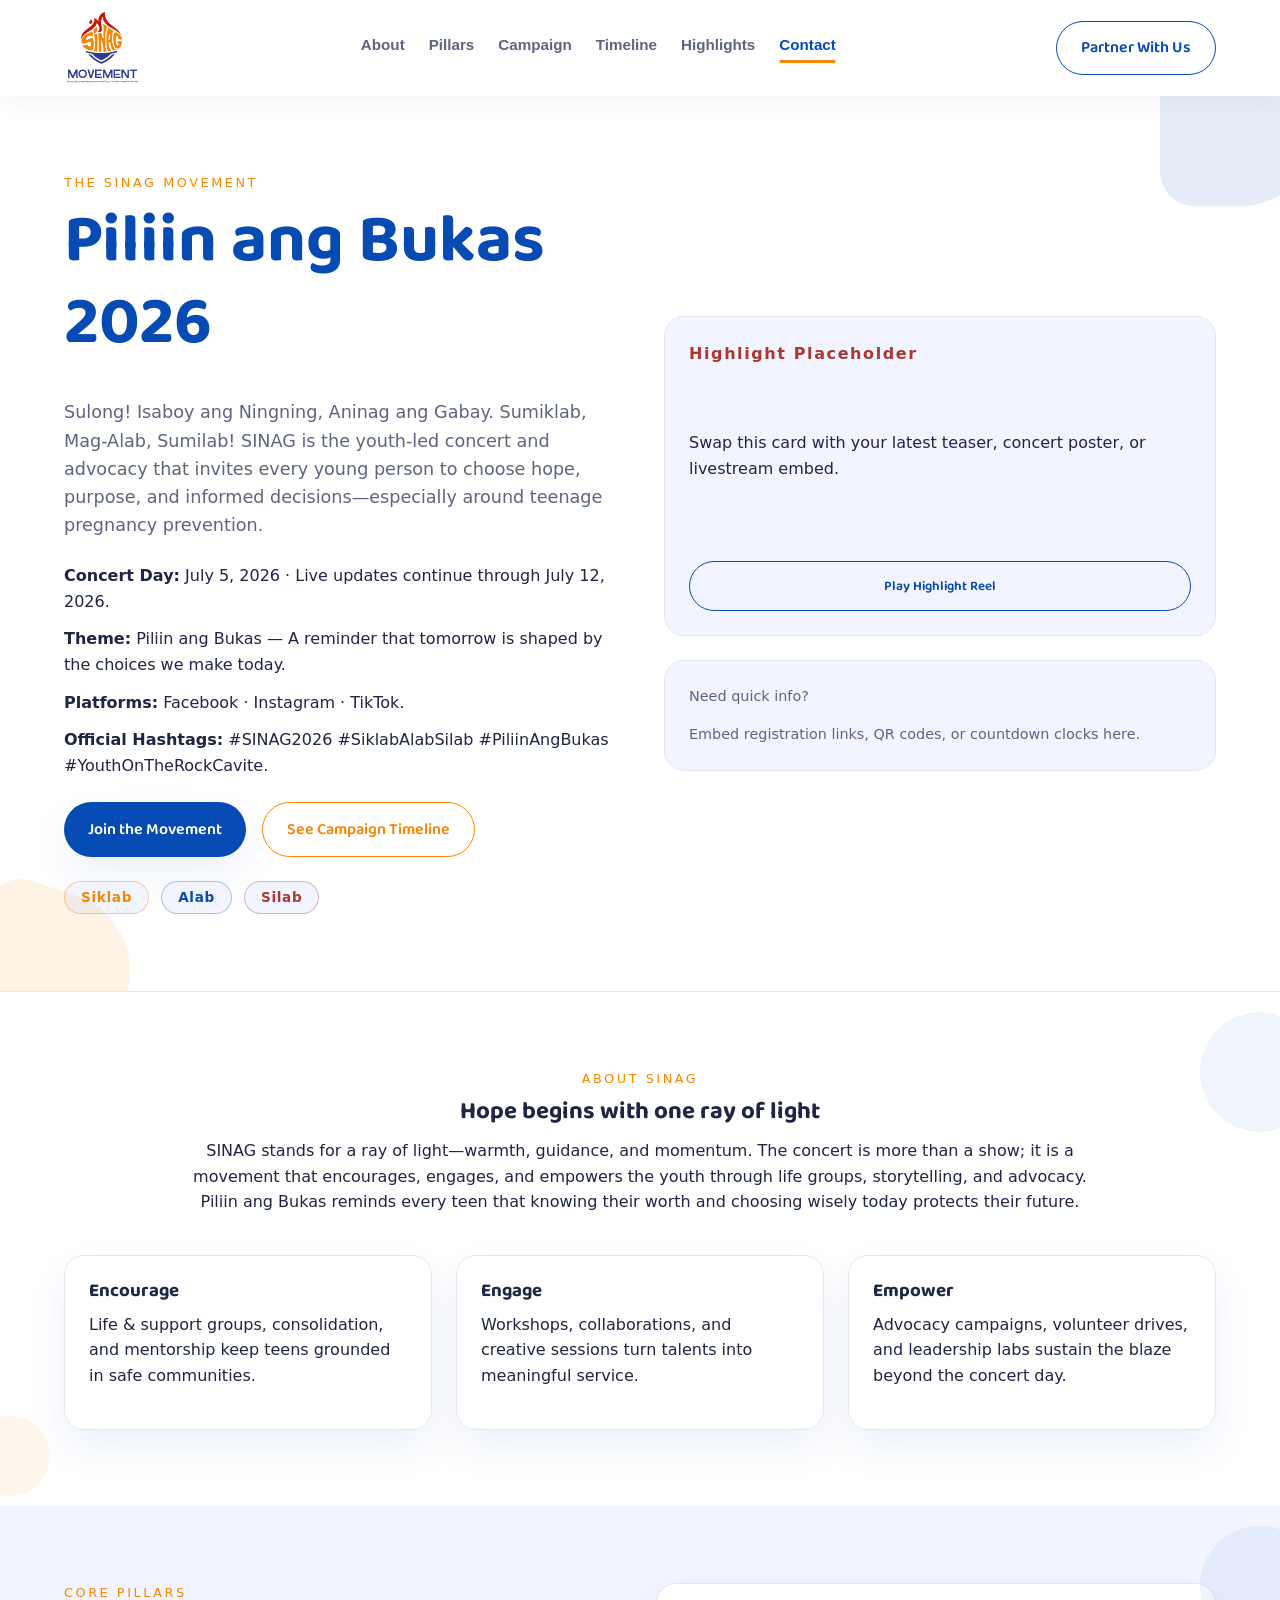
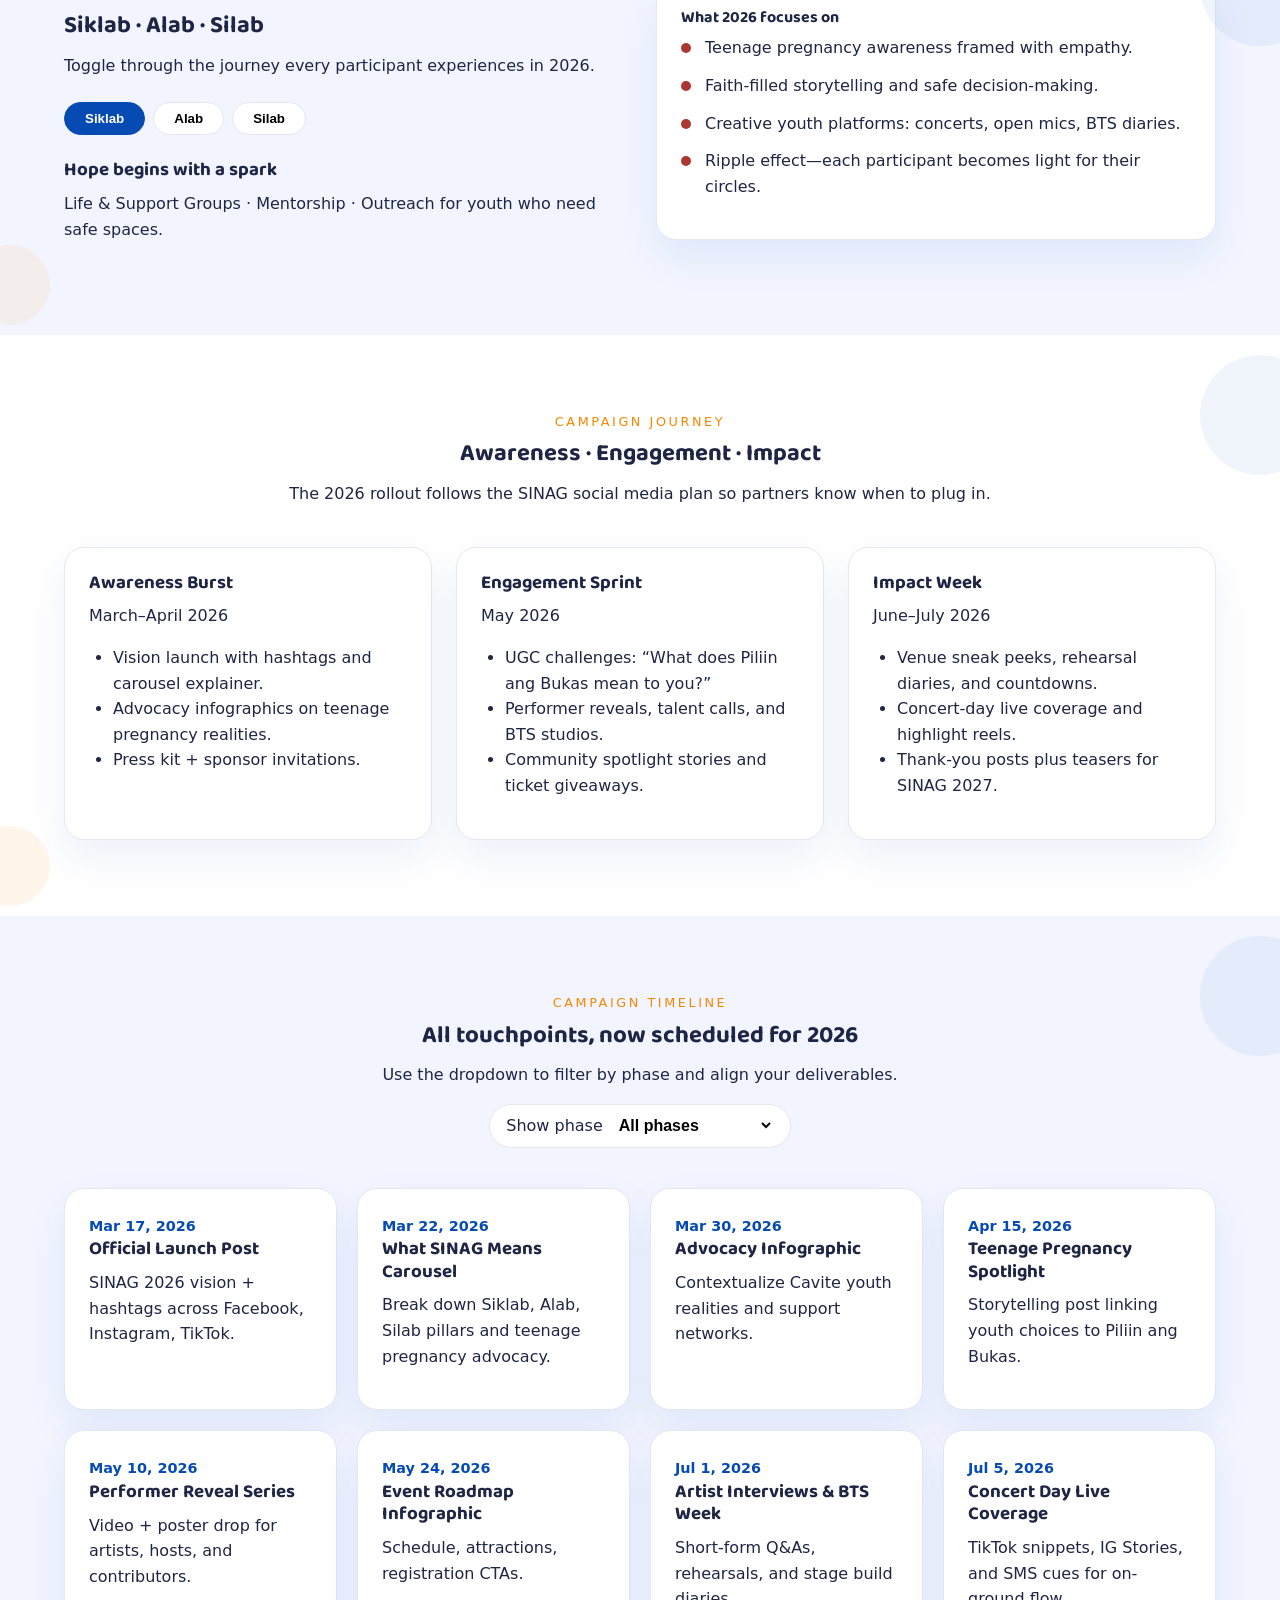
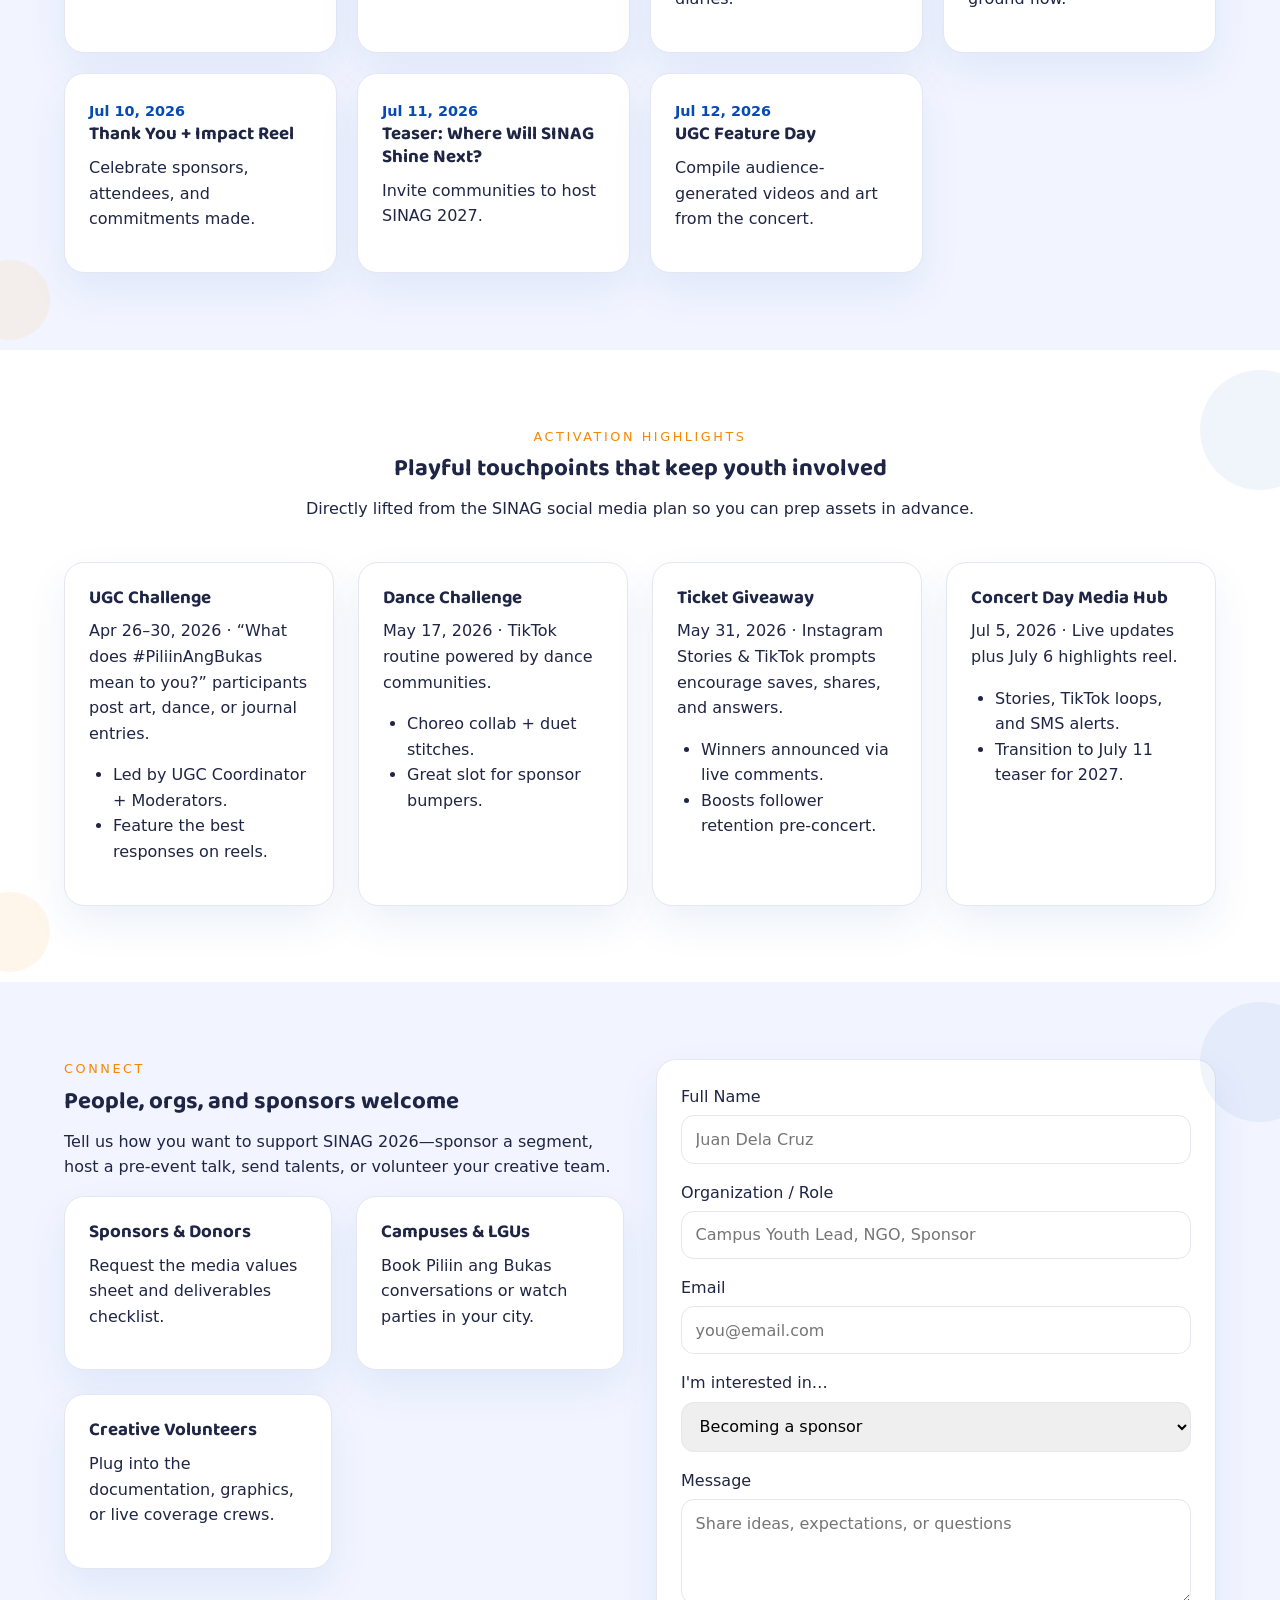
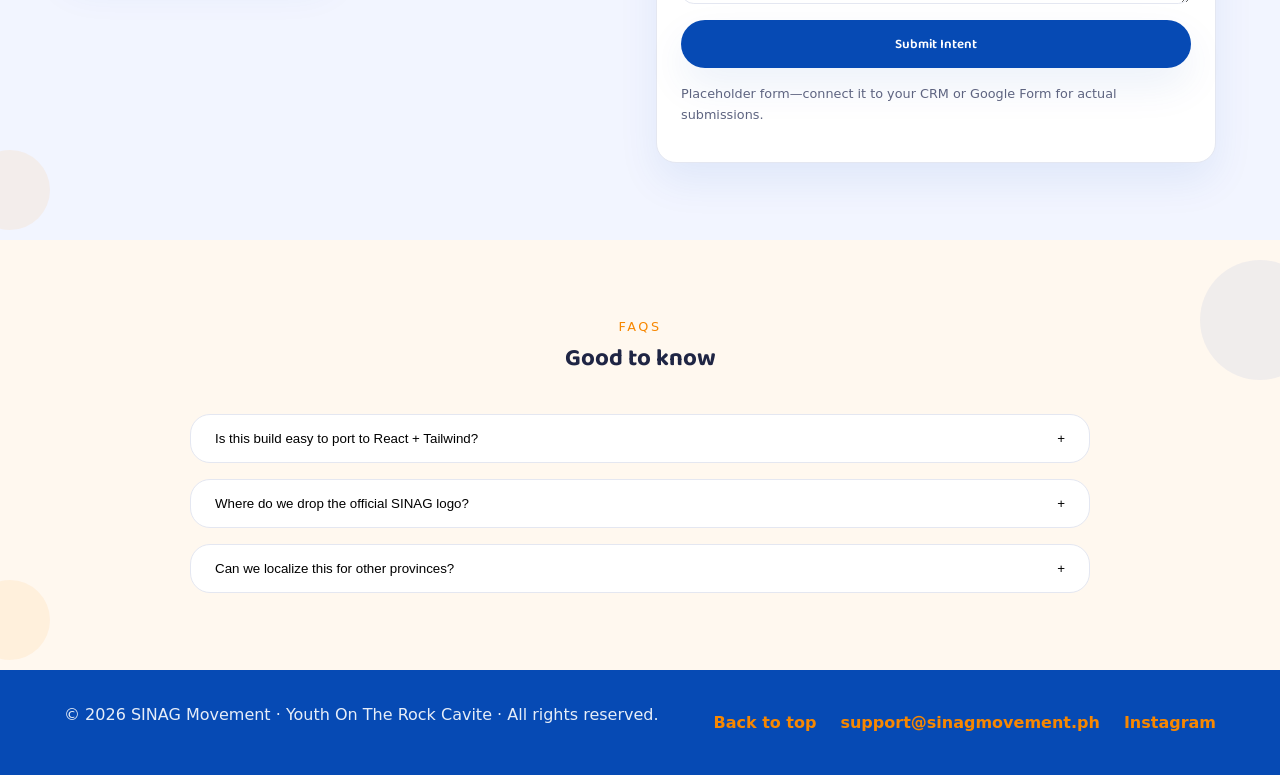
==== index.html @ c20fb0d4 "Initial Commit" ====
<!DOCTYPE html>
<html lang="en">
<head>
  <meta charset="UTF-8" />
  <meta name="viewport" content="width=device-width, initial-scale=1" />
  <title>SINAG 2026 · Piliin ang Bukas</title>
  <meta name="description" content="SINAG 2026 is a youth movement and concert focused on Siklab, Alab, and Silab pillars to promote hope, empowerment, and teenage pregnancy prevention." />
  <link rel="preconnect" href="https://fonts.googleapis.com" />
  <link rel="preconnect" href="https://fonts.gstatic.com" crossorigin />
  <link href="https://fonts.googleapis.com/css2?family=Baloo+2:wght@400;600;700&display=swap" rel="stylesheet" />
  <link rel="stylesheet" href="https://fonts.cdnfonts.com/css/groote" />
  <link rel="stylesheet" href="https://fonts.cdnfonts.com/css/cocosharp" />
  <link rel="stylesheet" href="https://fonts.cdnfonts.com/css/bastamon-bold" />
  <link rel="stylesheet" href="styles.css" />
</head>
<body>
  <header class="site-header">
    <div class="container">
      <nav class="nav">
        <a class="logo" href="#top">
          <img src="assets/logo-official.png" alt="SINAG Movement logo" />
        </a>
        <button class="nav__toggle" aria-expanded="false" aria-controls="navMenu">☰</button>
        <div class="nav__menu" id="navMenu">
          <a href="#about">About</a>
          <a href="#values">Pillars</a>
          <a href="#movement">Campaign</a>
          <a href="#timeline">Timeline</a>
          <a href="#highlights">Highlights</a>
          <a href="#contact">Contact</a>
          <span class="nav__indicator" aria-hidden="true"></span>
        </div>
        <a class="pill pill--ghost" href="#contact">Partner With Us</a>
      </nav>
    </div>
  </header>

  <main>
    <section class="hero" id="top">
      <div class="container hero__grid">
        <div class="hero__content">
          <p class="eyebrow">The SINAG Movement</p>
          <h1>Piliin ang Bukas 2026</h1>
          <p class="lead">Sulong! Isaboy ang Ningning, Aninag ang Gabay. Sumiklab, Mag-Alab, Sumilab! SINAG is the youth-led concert and advocacy that invites every young person to choose hope, purpose, and informed decisions—especially around teenage pregnancy prevention.</p>
          <ul class="hero__details">
            <li><strong>Concert Day:</strong> July 5, 2026 · Live updates continue through July 12, 2026.</li>
            <li><strong>Theme:</strong> Piliin ang Bukas — A reminder that tomorrow is shaped by the choices we make today.</li>
            <li><strong>Platforms:</strong> Facebook · Instagram · TikTok.</li>
            <li><strong>Official Hashtags:</strong> #SINAG2026 #SiklabAlabSilab #PiliinAngBukas #YouthOnTheRockCavite.</li>
          </ul>
          <div class="hero__actions">
            <a class="pill" href="#contact">Join the Movement</a>
            <a class="pill pill--outline" href="#timeline">See Campaign Timeline</a>
          </div>
          <div class="hero__chips" aria-label="Core tracks">
            <span class="chip chip--sun">Siklab</span>
            <span class="chip chip--royal">Alab</span>
            <span class="chip chip--crimson">Silab</span>
          </div>
        </div>
        <div class="hero__media">
          <div class="hero__poster">
            <div class="hero__poster-tag">Highlight Placeholder</div>
            <p>Swap this card with your latest teaser, concert poster, or livestream embed.</p>
            <button class="pill pill--ghost" type="button">Play Highlight Reel</button>
          </div>
          <div class="hero__badge">
            <p>Need quick info?</p>
            <span>Embed registration links, QR codes, or countdown clocks here.</span>
          </div>
        </div>
      </div>
    </section>

    <section class="section" id="about">
      <div class="container">
        <div class="section__header">
          <p class="eyebrow">About SINAG</p>
          <h2>Hope begins with one ray of light</h2>
          <p>SINAG stands for a ray of light—warmth, guidance, and momentum. The concert is more than a show; it is a movement that encourages, engages, and empowers the youth through life groups, storytelling, and advocacy. Piliin ang Bukas reminds every teen that knowing their worth and choosing wisely today protects their future.</p>
        </div>
        <div class="feature-grid">
          <article>
            <h3>Encourage</h3>
            <p>Life & support groups, consolidation, and mentorship keep teens grounded in safe communities.</p>
          </article>
          <article>
            <h3>Engage</h3>
            <p>Workshops, collaborations, and creative sessions turn talents into meaningful service.</p>
          </article>
          <article>
            <h3>Empower</h3>
            <p>Advocacy campaigns, volunteer drives, and leadership labs sustain the blaze beyond the concert day.</p>
          </article>
        </div>
      </div>
    </section>

    <section class="section section--alt" id="values">
      <div class="container section__split">
        <div>
          <p class="eyebrow">Core pillars</p>
          <h2>Siklab · Alab · Silab</h2>
          <p>Toggle through the journey every participant experiences in 2026.</p>
          <div class="tab-controls" role="tablist">
            <button class="tab-button active" data-tab="siklab" role="tab" aria-selected="true">Siklab</button>
            <button class="tab-button" data-tab="alab" role="tab" aria-selected="false">Alab</button>
            <button class="tab-button" data-tab="silab" role="tab" aria-selected="false">Silab</button>
          </div>
          <div class="tab-panels">
            <article class="tab-panel active" id="siklab" role="tabpanel">
              <h3>Hope begins with a spark</h3>
              <p>Life & Support Groups · Mentorship · Outreach for youth who need safe spaces.</p>
            </article>
            <article class="tab-panel" id="alab" role="tabpanel">
              <h3>Impact fueled by gifts</h3>
              <p>Talent and skill development, collaboration labs, and creative expression moments.</p>
            </article>
            <article class="tab-panel" id="silab" role="tabpanel">
              <h3>Transformation that blazes forward</h3>
              <p>Youth advocacy pushes, community service, and empowerment programs that keep action alive.</p>
            </article>
          </div>
        </div>
        <div class="values__card">
          <h4>What 2026 focuses on</h4>
          <ul>
            <li>Teenage pregnancy awareness framed with empathy.</li>
            <li>Faith-filled storytelling and safe decision-making.</li>
            <li>Creative youth platforms: concerts, open mics, BTS diaries.</li>
            <li>Ripple effect—each participant becomes light for their circles.</li>
          </ul>
        </div>
      </div>
    </section>

    <section class="section" id="movement">
      <div class="container">
        <div class="section__header">
          <p class="eyebrow">Campaign journey</p>
          <h2>Awareness · Engagement · Impact</h2>
          <p>The 2026 rollout follows the SINAG social media plan so partners know when to plug in.</p>
        </div>
        <div class="timeline-cards">
          <article>
            <h3>Awareness Burst</h3>
            <p>March–April 2026</p>
            <ul>
              <li>Vision launch with hashtags and carousel explainer.</li>
              <li>Advocacy infographics on teenage pregnancy realities.</li>
              <li>Press kit + sponsor invitations.</li>
            </ul>
          </article>
          <article>
            <h3>Engagement Sprint</h3>
            <p>May 2026</p>
            <ul>
              <li>UGC challenges: “What does Piliin ang Bukas mean to you?”</li>
              <li>Performer reveals, talent calls, and BTS studios.</li>
              <li>Community spotlight stories and ticket giveaways.</li>
            </ul>
          </article>
          <article>
            <h3>Impact Week</h3>
            <p>June–July 2026</p>
            <ul>
              <li>Venue sneak peeks, rehearsal diaries, and countdowns.</li>
              <li>Concert-day live coverage and highlight reels.</li>
              <li>Thank-you posts plus teasers for SINAG 2027.</li>
            </ul>
          </article>
        </div>
      </div>
    </section>

    <section class="section section--alt" id="timeline">
      <div class="container">
        <div class="section__header">
          <p class="eyebrow">Campaign timeline</p>
          <h2>All touchpoints, now scheduled for 2026</h2>
          <p>Use the dropdown to filter by phase and align your deliverables.</p>
          <div class="filter">
            <label for="timelineFilter">Show phase</label>
            <select id="timelineFilter">
              <option value="all">All phases</option>
              <option value="launch">Launch</option>
              <option value="story">Story & Education</option>
              <option value="hype">Hype & Reveals</option>
              <option value="event">Event Week</option>
              <option value="legacy">Legacy & Next</option>
            </select>
          </div>
        </div>
        <div class="timeline-list">
          <article class="timeline-item" data-phase="launch">
            <time datetime="2026-03-17">Mar 17, 2026</time>
            <h3>Official Launch Post</h3>
            <p>SINAG 2026 vision + hashtags across Facebook, Instagram, TikTok.</p>
          </article>
          <article class="timeline-item" data-phase="launch">
            <time datetime="2026-03-22">Mar 22, 2026</time>
            <h3>What SINAG Means Carousel</h3>
            <p>Break down Siklab, Alab, Silab pillars and teenage pregnancy advocacy.</p>
          </article>
          <article class="timeline-item" data-phase="story">
            <time datetime="2026-03-30">Mar 30, 2026</time>
            <h3>Advocacy Infographic</h3>
            <p>Contextualize Cavite youth realities and support networks.</p>
          </article>
          <article class="timeline-item" data-phase="story">
            <time datetime="2026-04-15">Apr 15, 2026</time>
            <h3>Teenage Pregnancy Spotlight</h3>
            <p>Storytelling post linking youth choices to Piliin ang Bukas.</p>
          </article>
          <article class="timeline-item" data-phase="hype">
            <time datetime="2026-05-10">May 10, 2026</time>
            <h3>Performer Reveal Series</h3>
            <p>Video + poster drop for artists, hosts, and contributors.</p>
          </article>
          <article class="timeline-item" data-phase="hype">
            <time datetime="2026-05-24">May 24, 2026</time>
            <h3>Event Roadmap Infographic</h3>
            <p>Schedule, attractions, registration CTAs.</p>
          </article>
          <article class="timeline-item" data-phase="event">
            <time datetime="2026-07-01">Jul 1, 2026</time>
            <h3>Artist Interviews & BTS Week</h3>
            <p>Short-form Q&As, rehearsals, and stage build diaries.</p>
          </article>
          <article class="timeline-item" data-phase="event">
            <time datetime="2026-07-05">Jul 5, 2026</time>
            <h3>Concert Day Live Coverage</h3>
            <p>TikTok snippets, IG Stories, and SMS cues for on-ground flow.</p>
          </article>
          <article class="timeline-item" data-phase="legacy">
            <time datetime="2026-07-10">Jul 10, 2026</time>
            <h3>Thank You + Impact Reel</h3>
            <p>Celebrate sponsors, attendees, and commitments made.</p>
          </article>
          <article class="timeline-item" data-phase="legacy">
            <time datetime="2026-07-11">Jul 11, 2026</time>
            <h3>Teaser: Where Will SINAG Shine Next?</h3>
            <p>Invite communities to host SINAG 2027.</p>
          </article>
          <article class="timeline-item" data-phase="legacy">
            <time datetime="2026-07-12">Jul 12, 2026</time>
            <h3>UGC Feature Day</h3>
            <p>Compile audience-generated videos and art from the concert.</p>
          </article>
        </div>
      </div>
    </section>

    <section class="section" id="highlights">
      <div class="container">
        <div class="section__header">
          <p class="eyebrow">Activation highlights</p>
          <h2>Playful touchpoints that keep youth involved</h2>
          <p>Directly lifted from the SINAG social media plan so you can prep assets in advance.</p>
        </div>
        <div class="team-grid">
          <article class="team-card">
            <h3>UGC Challenge</h3>
            <p>Apr 26–30, 2026 · “What does #PiliinAngBukas mean to you?” participants post art, dance, or journal entries.</p>
            <ul>
              <li>Led by UGC Coordinator + Moderators.</li>
              <li>Feature the best responses on reels.</li>
            </ul>
          </article>
          <article class="team-card">
            <h3>Dance Challenge</h3>
            <p>May 17, 2026 · TikTok routine powered by dance communities.</p>
            <ul>
              <li>Choreo collab + duet stitches.</li>
              <li>Great slot for sponsor bumpers.</li>
            </ul>
          </article>
          <article class="team-card">
            <h3>Ticket Giveaway</h3>
            <p>May 31, 2026 · Instagram Stories & TikTok prompts encourage saves, shares, and answers.</p>
            <ul>
              <li>Winners announced via live comments.</li>
              <li>Boosts follower retention pre-concert.</li>
            </ul>
          </article>
          <article class="team-card">
            <h3>Concert Day Media Hub</h3>
            <p>Jul 5, 2026 · Live updates plus July 6 highlights reel.</p>
            <ul>
              <li>Stories, TikTok loops, and SMS alerts.</li>
              <li>Transition to July 11 teaser for 2027.</li>
            </ul>
          </article>
        </div>
      </div>
    </section>

    <section class="section section--alt" id="contact">
      <div class="container section__split">
        <div>
          <p class="eyebrow">Connect</p>
          <h2>People, orgs, and sponsors welcome</h2>
          <p>Tell us how you want to support SINAG 2026—sponsor a segment, host a pre-event talk, send talents, or volunteer your creative team.</p>
          <div class="contact-options">
            <article>
              <h3>Sponsors & Donors</h3>
              <p>Request the media values sheet and deliverables checklist.</p>
            </article>
            <article>
              <h3>Campuses & LGUs</h3>
              <p>Book Piliin ang Bukas conversations or watch parties in your city.</p>
            </article>
            <article>
              <h3>Creative Volunteers</h3>
              <p>Plug into the documentation, graphics, or live coverage crews.</p>
            </article>
          </div>
        </div>
        <form class="contact-form">
          <label>
            <span>Full Name</span>
            <input type="text" placeholder="Juan Dela Cruz" />
          </label>
          <label>
            <span>Organization / Role</span>
            <input type="text" placeholder="Campus Youth Lead, NGO, Sponsor" />
          </label>
          <label>
            <span>Email</span>
            <input type="email" placeholder="you@email.com" />
          </label>
          <label>
            <span>I'm interested in…</span>
            <select>
              <option>Becoming a sponsor</option>
              <option>Hosting a campus conversation</option>
              <option>Volunteering</option>
              <option>Booking SINAG for my city</option>
            </select>
          </label>
          <label>
            <span>Message</span>
            <textarea rows="4" placeholder="Share ideas, expectations, or questions"></textarea>
          </label>
          <button class="pill" type="submit">Submit Intent</button>
          <p class="form-footnote">Placeholder form—connect it to your CRM or Google Form for actual submissions.</p>
        </form>
      </div>
    </section>

    <section class="section faq" id="faq">
      <div class="container">
        <div class="section__header">
          <p class="eyebrow">FAQs</p>
          <h2>Good to know</h2>
        </div>
        <div class="accordion">
          <button class="accordion__item" aria-expanded="false">
            <span>Is this build easy to port to React + Tailwind?</span>
            <span class="icon">+</span>
            <p>Yes—each section is modular, so you can convert them into components later.</p>
          </button>
          <button class="accordion__item" aria-expanded="false">
            <span>Where do we drop the official SINAG logo?</span>
            <span class="icon">+</span>
            <p>The logo placeholder lives in the sticky nav and can be swapped for SVG/PNG assets.</p>
          </button>
          <button class="accordion__item" aria-expanded="false">
            <span>Can we localize this for other provinces?</span>
            <span class="icon">+</span>
            <p>Update the timeline list and highlight cards with your city’s activations, then keep the pillars consistent.</p>
          </button>
        </div>
      </div>
    </section>
  </main>

  <footer class="footer">
    <div class="container footer__inner">
      <p>© 2026 SINAG Movement · Youth On The Rock Cavite · All rights reserved.</p>
      <div class="footer__links">
        <a href="#top">Back to top</a>
        <a href="mailto:support@sinagmovement.ph">support@sinagmovement.ph</a>
        <a href="https://www.instagram.com" target="_blank" rel="noreferrer">Instagram</a>
      </div>
    </div>
  </footer>

  <script src="script.js"></script>
</body>
</html>
---- styles.css ----
:root {
  --flag-red: #ac3730;
  --flag-blue: #064ab4;
  --flag-gold: #f78700;
  --cream: #fff8ef;
  --sky: #f2f5ff;
  --white: #ffffff;
  --ink: #1f2544;
  --muted: #5e6480;
  --border: #e4e7f1;
  --radius: 1.25rem;
  --shadow: 0 18px 40px rgba(6, 74, 180, 0.08);
}

*,
*::before,
*::after {
  box-sizing: border-box;
}

html {
  scroll-behavior: smooth;
}

body {
  margin: 0;
  font-family: "CocoSharp", "CocoSharp W05 Regular", system-ui, -apple-system, BlinkMacSystemFont, "Segoe UI", sans-serif;
  color: var(--ink);
  background: var(--cream);
  line-height: 1.6;
}

h1,
h2,
h3,
h4,
h5,
h6 {
  font-family: "Groote", "Baloo 2", cursive;
  margin: 0 0 0.5em;
  line-height: 1.2;
}

p {
  margin: 0 0 1em;
}

ul,
ol {
  margin: 0 0 1em;
  padding-left: 1.5em;
}

img,
video {
  max-width: 100%;
  display: block;
}

a {
  color: inherit;
  text-decoration: none;
}

.container {
  width: min(1200px, 90%);
  margin: 0 auto;
}

.site-header {
  position: sticky;
  top: 0;
  z-index: 20;
  background: rgba(255, 255, 255, 0.95);
  box-shadow: 0 8px 20px rgba(0, 0, 0, 0.04);
}

.nav {
  display: flex;
  align-items: center;
  justify-content: space-between;
  gap: 1rem;
  padding: 0.75rem 0;
  position: relative;
}

.nav.nav--scrolled {
  filter: drop-shadow(0 10px 30px rgba(6, 74, 180, 0.15));
}

.logo {
  display: inline-flex;
  align-items: center;
}

.logo img {
  height: 72px;
  width: auto;
  display: block;
  object-fit: contain;
}

.nav__menu {
  display: flex;
  gap: 1.5rem;
  align-items: center;
  position: relative;
}

.nav__menu a {
  font-size: 0.95rem;
  font-weight: 600;
  font-family: "BASTAMONBOLD", "Groote", sans-serif;
  color: var(--muted);
  padding-bottom: 0.3rem;
  transition: color 0.2s ease;
}

.nav__menu a:hover,
.nav__menu a.active {
  color: var(--flag-blue);
}

.nav__indicator {
  position: absolute;
  height: 3px;
  width: 0;
  bottom: 0;
  left: 0;
  border-radius: 999px;
  background: var(--flag-gold);
  transition: transform 0.25s ease, width 0.25s ease, opacity 0.25s ease;
  opacity: 0;
}

.nav__toggle {
  display: none;
  background: transparent;
  border: 1px solid var(--border);
  color: var(--flag-blue);
  padding: 0.4rem 0.6rem;
  border-radius: 0.75rem;
  font-size: 1.25rem;
}

.pill {
  display: inline-flex;
  align-items: center;
  justify-content: center;
  padding: 0.85rem 1.5rem;
  border-radius: 999px;
  font-weight: 600;
  font-family: "BASTAMONBOLD", "Baloo 2", sans-serif;
  border: none;
  cursor: pointer;
  background: var(--flag-blue);
  color: var(--white);
  box-shadow: var(--shadow);
  transition: transform 0.2s ease, box-shadow 0.2s ease;
}

.pill:hover,
.pill:focus-visible {
  transform: translateY(-2px);
  box-shadow: 0 25px 45px rgba(6, 74, 180, 0.2);
  background: var(--flag-gold);
  color: var(--white);
}

.pill--ghost {
  background: transparent;
  color: var(--flag-blue);
  border: 1px solid var(--flag-blue);
  box-shadow: none;
}

.pill--ghost:hover,
.pill--ghost:focus-visible {
  background: var(--flag-blue);
  color: var(--white);
}

.pill--outline {
  background: transparent;
  border: 1px solid var(--flag-gold);
  color: var(--flag-gold);
  box-shadow: none;
}

.pill--outline:hover,
.pill--outline:focus-visible {
  background: var(--flag-gold);
  color: var(--white);
}

.hero {
  background: var(--white);
  padding: clamp(3rem, 6vw, 5rem) 0;
  border-bottom: 1px solid var(--border);
  position: relative;
  overflow: hidden;
}

.hero::after,
.hero::before {
  content: "";
  position: absolute;
  width: 160px;
  height: 160px;
  border-radius: 30% 70% 70% 30%;
  opacity: 0.1;
  pointer-events: none;
}

.hero::after {
  background: var(--flag-blue);
  top: -50px;
  right: -40px;
}

.hero::before {
  background: var(--flag-gold);
  bottom: -60px;
  left: -30px;
  transform: rotate(18deg);
}

.hero__grid {
  display: grid;
  grid-template-columns: repeat(auto-fit, minmax(280px, 1fr));
  gap: 3rem;
  align-items: center;
}

.hero__content .eyebrow,
.section .eyebrow {
  text-transform: uppercase;
  letter-spacing: 0.2em;
  font-size: 0.8rem;
  color: var(--flag-gold);
  margin-bottom: 0.5rem;
}

.hero__content h1 {
  font-size: clamp(2.5rem, 6vw, 4.25rem);
  color: var(--flag-blue);
}

.lead {
  font-size: 1.1rem;
  color: var(--muted);
}

.hero__details {
  list-style: none;
  padding: 0;
  margin: 1.5rem 0;
}

.hero__details li {
  margin-bottom: 0.75rem;
}

.hero__actions {
  display: flex;
  gap: 1rem;
  flex-wrap: wrap;
}

.hero__chips {
  display: flex;
  gap: 0.75rem;
  flex-wrap: wrap;
  margin-top: 1.5rem;
}

.chip {
  padding: 0.3rem 1rem;
  border-radius: 999px;
  font-size: 0.85rem;
  font-weight: 600;
  letter-spacing: 0.05em;
  border: 1px solid var(--border);
  background: var(--sky);
}

.chip--sun {
  border-color: rgba(247, 135, 0, 0.4);
  color: var(--flag-gold);
}

.chip--royal {
  border-color: rgba(6, 74, 180, 0.3);
  color: var(--flag-blue);
}

.chip--crimson {
  border-color: rgba(172, 55, 48, 0.35);
  color: var(--flag-red);
}

.hero__poster,
.hero__badge {
  background: var(--sky);
  border-radius: var(--radius);
  padding: 1.5rem;
  border: 1px solid var(--border);
}

.hero__poster {
  min-height: 320px;
  display: flex;
  flex-direction: column;
  justify-content: space-between;
}

.hero__poster-tag {
  font-weight: 600;
  color: var(--flag-red);
  letter-spacing: 0.1em;
}

.hero__badge {
  margin-top: 1.5rem;
  font-size: 0.9rem;
  color: var(--muted);
}

.section {
  padding: clamp(3rem, 6vw, 5rem) 0;
  background: var(--white);
  position: relative;
  overflow: hidden;
}

.section--alt {
  background: var(--sky);
}

.section::after {
  content: "";
  position: absolute;
  width: 120px;
  height: 120px;
  border-radius: 50%;
  background: rgba(6, 74, 180, 0.06);
  top: 20px;
  right: -40px;
  pointer-events: none;
}

.section::before {
  content: "";
  position: absolute;
  width: 80px;
  height: 80px;
  border-radius: 999px;
  background: rgba(247, 135, 0, 0.08);
  bottom: 10px;
  left: -30px;
  pointer-events: none;
}

.section__header {
  max-width: 900px;
  margin: 0 auto 2.5rem;
  text-align: center;
}

.section__split {
  display: grid;
  grid-template-columns: repeat(auto-fit, minmax(280px, 1fr));
  gap: 2rem;
  align-items: flex-start;
}

.feature-grid,
.team-grid,
.timeline-cards,
.contact-options {
  display: grid;
  grid-template-columns: repeat(auto-fit, minmax(220px, 1fr));
  gap: 1.5rem;
}

.feature-grid article,
.timeline-cards article,
.team-card,
.contact-options article,
.values__card,
.contact-form,
.timeline-item {
  background: var(--white);
  border: 1px solid var(--border);
  border-radius: var(--radius);
  padding: 1.5rem;
  box-shadow: var(--shadow);
}

.values__card ul {
  list-style: none;
  padding: 0;
}

.values__card li {
  margin-bottom: 0.75rem;
  position: relative;
  padding-left: 1.5rem;
}

.values__card li::before {
  content: "";
  width: 10px;
  height: 10px;
  border-radius: 50%;
  background: var(--flag-red);
  position: absolute;
  left: 0;
  top: 0.5rem;
}

.tab-controls {
  display: flex;
  gap: 0.5rem;
  margin: 1.5rem 0;
  flex-wrap: wrap;
}

.tab-button {
  border: 1px solid var(--border);
  background: var(--white);
  border-radius: 999px;
  padding: 0.5rem 1.25rem;
  cursor: pointer;
  font-weight: 600;
}

.tab-button.active {
  background: var(--flag-blue);
  color: var(--white);
  border-color: var(--flag-blue);
}

.tab-panel {
  display: none;
}

.tab-panel.active {
  display: block;
}

.team-card {
  transition: transform 0.2s ease, border-color 0.2s ease;
}

.team-card:hover {
  transform: translateY(-6px);
  border-color: var(--flag-blue);
}

.timeline-list {
  display: grid;
  grid-template-columns: repeat(auto-fit, minmax(260px, 1fr));
  gap: 1.25rem;
}

.timeline-item time {
  font-size: 0.9rem;
  color: var(--flag-blue);
  font-weight: 600;
}

.filter {
  display: inline-flex;
  gap: 0.75rem;
  align-items: center;
  background: var(--white);
  padding: 0.5rem 1rem;
  border-radius: 999px;
  border: 1px solid var(--border);
}

.filter select {
  border: none;
  font-size: 1rem;
  background: transparent;
  font-weight: 600;
}

.contact-form {
  display: grid;
  gap: 1rem;
}

.contact-form label {
  display: grid;
  gap: 0.35rem;
}

.contact-form input,
.contact-form select,
.contact-form textarea {
  padding: 0.85rem;
  border-radius: 0.8rem;
  border: 1px solid var(--border);
  font-size: 1rem;
  font-family: inherit;
}

.form-footnote {
  font-size: 0.8rem;
  color: var(--muted);
}

.faq {
  background: var(--cream);
}

.accordion {
  display: grid;
  gap: 1rem;
  max-width: 900px;
  margin: 0 auto;
}

.accordion__item {
  border: 1px solid var(--border);
  border-radius: var(--radius);
  padding: 1rem 1.5rem;
  text-align: left;
  background: var(--white);
  display: grid;
  grid-template-columns: 1fr auto;
  gap: 0.5rem;
  align-items: center;
  cursor: pointer;
}

.accordion__item p {
  grid-column: 1 / -1;
  margin: 0;
  display: none;
  color: var(--muted);
}

.accordion__item[aria-expanded="true"] .icon {
  transform: rotate(45deg);
}

.accordion__item[aria-expanded="true"] p {
  display: block;
}

.footer {
  background: var(--flag-blue);
  color: rgba(255, 255, 255, 0.9);
  padding: 2rem 0;
}

.footer__inner {
  display: flex;
  flex-wrap: wrap;
  justify-content: space-between;
  gap: 1rem;
  align-items: center;
}

.footer__links {
  display: flex;
  gap: 1.5rem;
}

.footer__links a {
  color: var(--flag-gold);
  font-weight: 600;
}

@media (max-width: 900px) {
  .nav__menu {
    position: absolute;
    top: calc(100% + 0.5rem);
    right: 0;
    background: var(--white);
    padding: 1rem 1.5rem;
    border-radius: var(--radius);
    flex-direction: column;
    box-shadow: var(--shadow);
    display: none;
  }

  .nav__menu.open {
    display: flex;
  }

  .nav__indicator {
    display: none;
  }

  .nav__toggle {
    display: inline-flex;
  }

  .nav > .pill--ghost {
    display: none;
  }

  .hero__actions {
    flex-direction: column;
  }

  .hero__actions .pill,
  .hero__actions .pill--outline {
    width: 100%;
  }
}

@media (max-width: 640px) {
  .timeline-list {
    grid-template-columns: 1fr;
  }

  .contact-form {
    order: 2;
  }
}
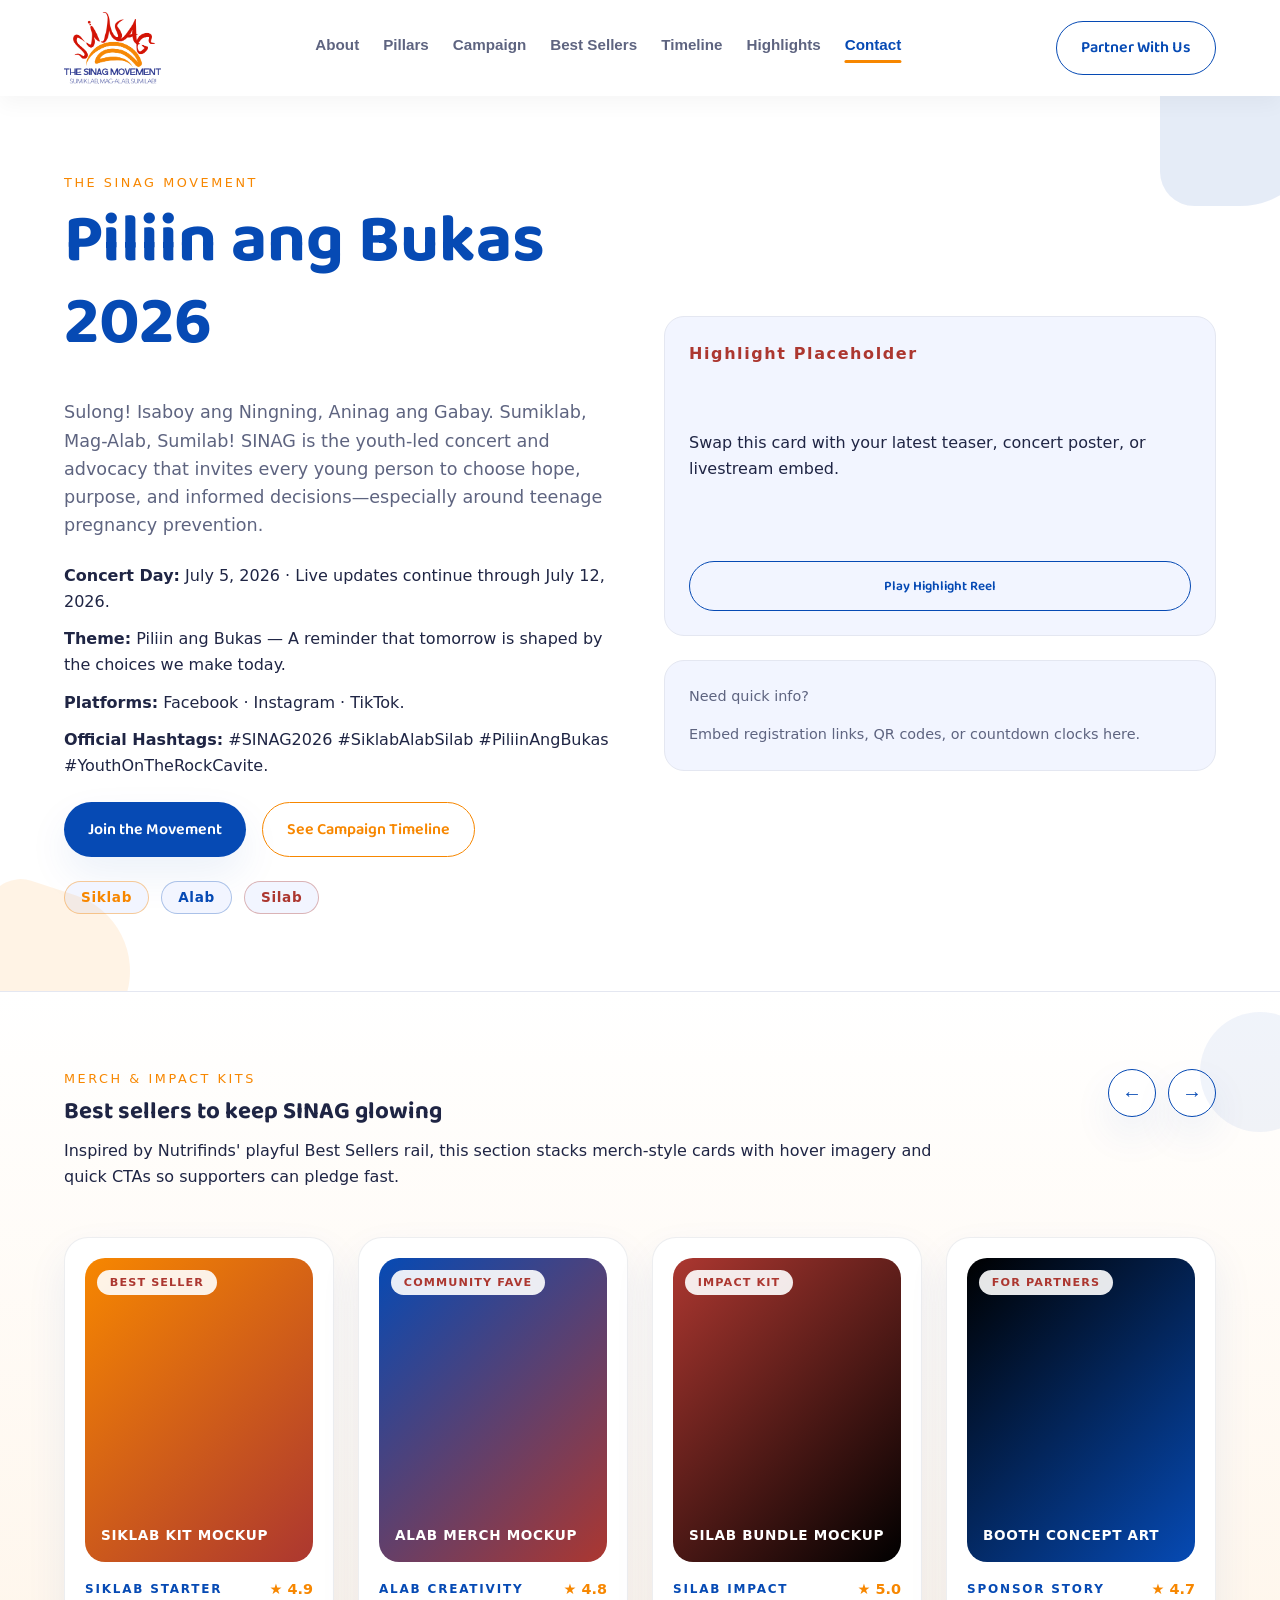
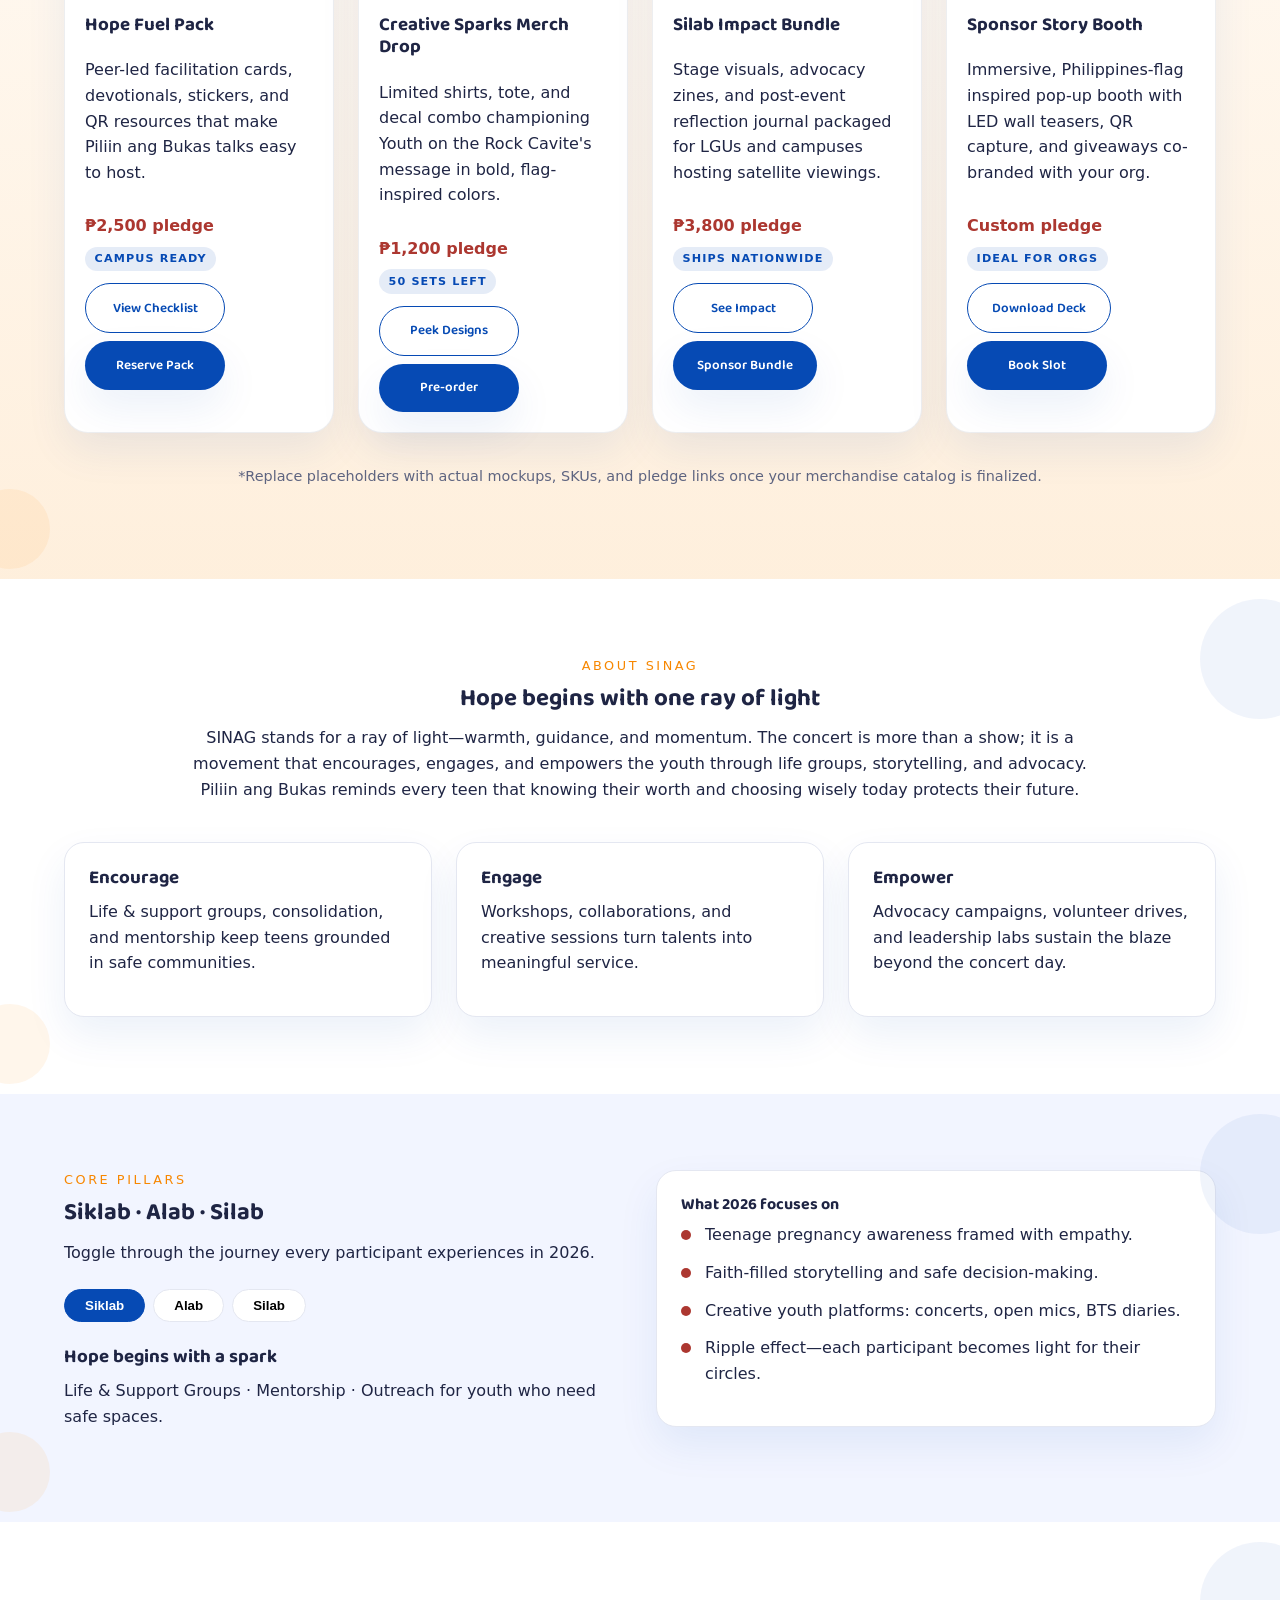
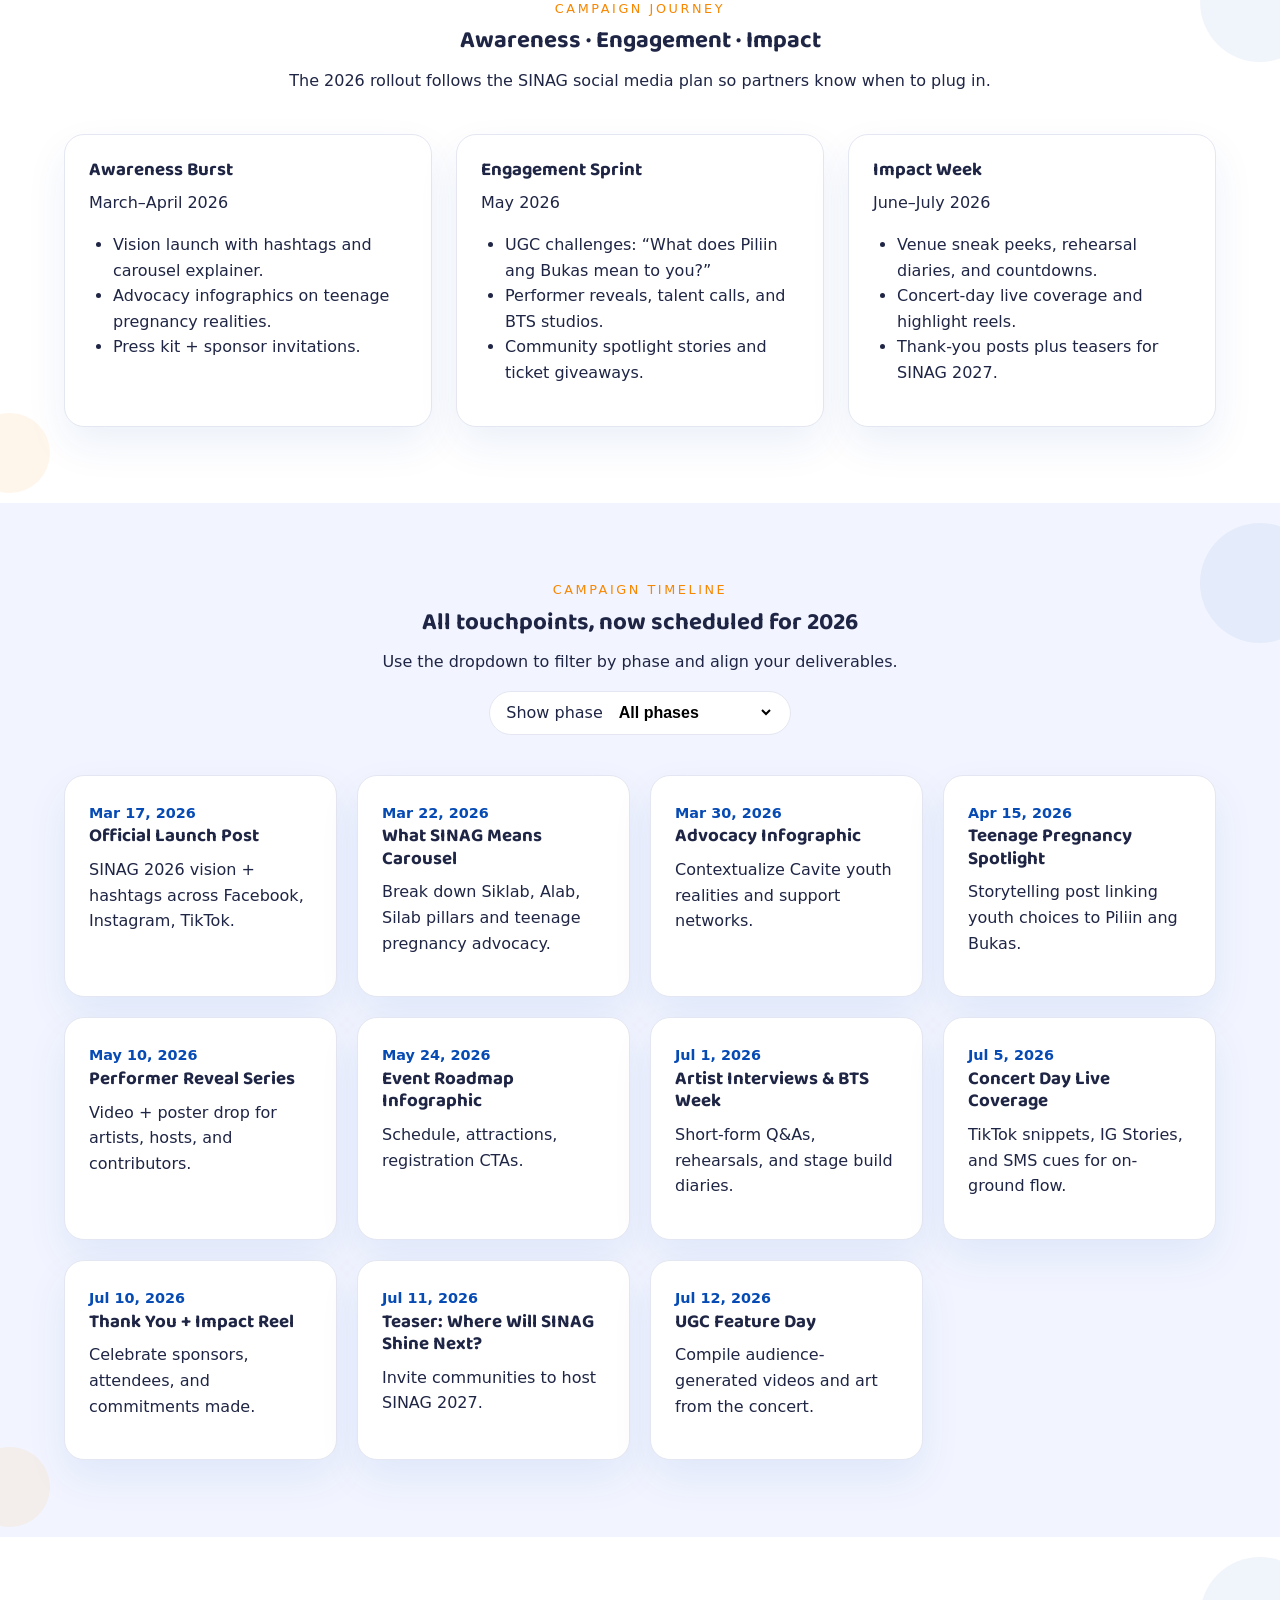
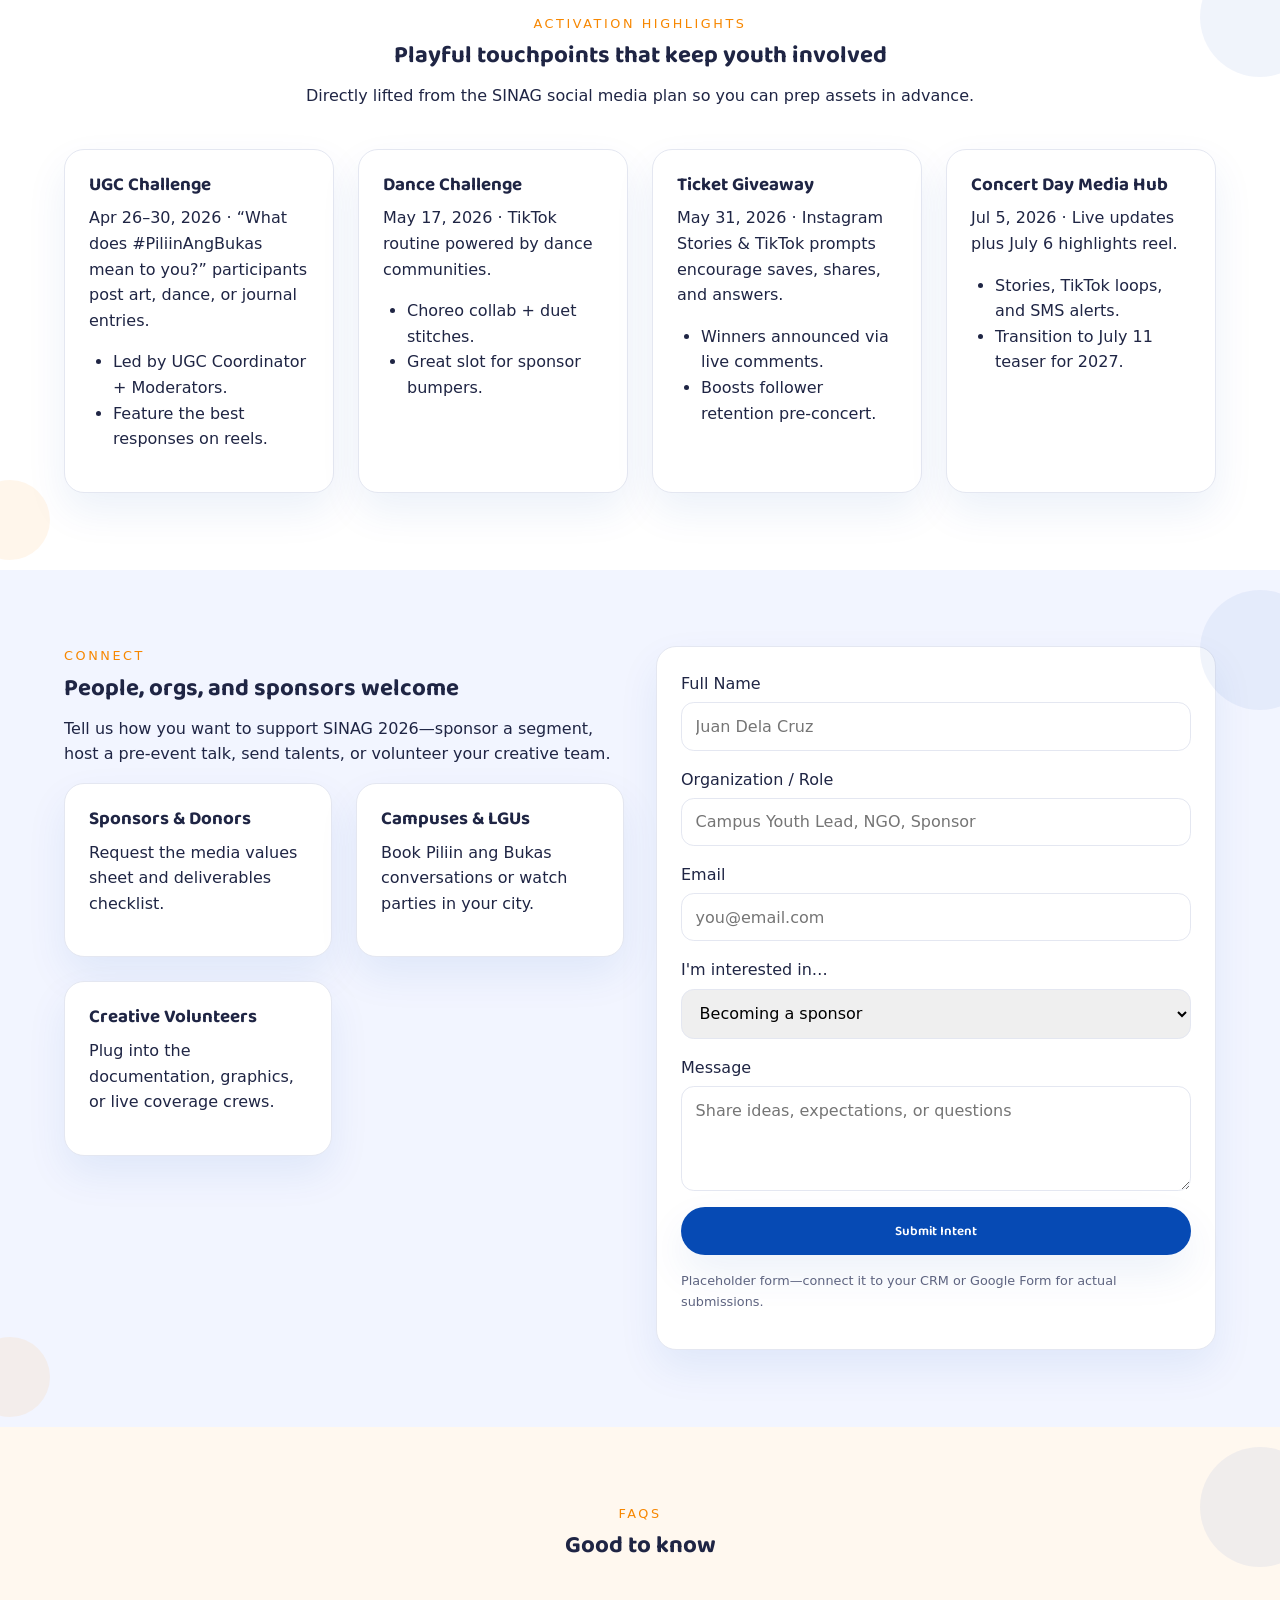
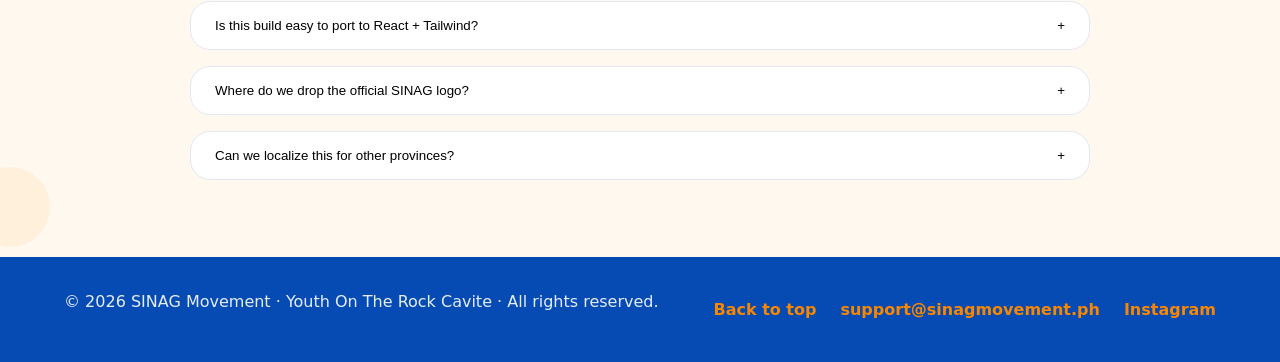
==== commit c01b374a: "Adding some style for section and logo" ====
--- a/index.html
+++ b/index.html
@@ -25,6 +25,7 @@
           <a href="#about">About</a>
           <a href="#values">Pillars</a>
           <a href="#movement">Campaign</a>
+          <a href="#shop">Best Sellers</a>
           <a href="#timeline">Timeline</a>
           <a href="#highlights">Highlights</a>
           <a href="#contact">Contact</a>
@@ -69,6 +70,133 @@
             <span>Embed registration links, QR codes, or countdown clocks here.</span>
           </div>
         </div>
+      </div>
+    </section>
+
+    <section class="section best-sellers" id="shop">
+      <div class="container">
+        <div class="best-sellers__intro">
+          <div class="section__header">
+            <p class="eyebrow">Merch & Impact Kits</p>
+            <h2>Best sellers to keep SINAG glowing</h2>
+            <p>Inspired by Nutrifinds' playful Best Sellers rail, this section stacks merch-style cards with hover imagery and quick CTAs so supporters can pledge fast.</p>
+          </div>
+          <div class="best-sellers__controls" aria-label="Best seller navigation">
+            <button class="best-sellers__nav" type="button" data-seller-nav="prev" aria-label="Scroll previous best seller">&larr;</button>
+            <button class="best-sellers__nav" type="button" data-seller-nav="next" aria-label="Scroll next best seller">&rarr;</button>
+          </div>
+        </div>
+        <div class="best-sellers__carousel" role="list">
+          <article class="best-card best-card--siklab" role="listitem">
+            <div class="best-card__media" aria-hidden="true">
+              <span class="best-card__badge">Best seller</span>
+              <div class="best-card__photo best-card__photo--primary">
+                <span>Siklab kit mockup</span>
+              </div>
+              <div class="best-card__photo best-card__photo--alt">
+                <span>Flip to reveal guides</span>
+              </div>
+            </div>
+            <div class="best-card__body">
+              <div class="best-card__meta">
+                <p class="best-card__tag">Siklab Starter</p>
+                <span class="best-card__rating" aria-label="4.9 out of 5">★ 4.9</span>
+              </div>
+              <h3>Hope Fuel Pack</h3>
+              <p>Peer-led facilitation cards, devotionals, stickers, and QR resources that make Piliin ang Bukas talks easy to host.</p>
+              <div class="best-card__price-row">
+                <span class="best-card__price">₱2,500 pledge</span>
+                <span class="best-card__pill">Campus ready</span>
+              </div>
+              <div class="best-card__actions">
+                <button class="pill pill--ghost" type="button">View Checklist</button>
+                <button class="pill" type="button">Reserve Pack</button>
+              </div>
+            </div>
+          </article>
+          <article class="best-card best-card--alab" role="listitem">
+            <div class="best-card__media" aria-hidden="true">
+              <span class="best-card__badge">Community fave</span>
+              <div class="best-card__photo best-card__photo--primary">
+                <span>Alab merch mockup</span>
+              </div>
+              <div class="best-card__photo best-card__photo--alt">
+                <span>Back print teaser</span>
+              </div>
+            </div>
+            <div class="best-card__body">
+              <div class="best-card__meta">
+                <p class="best-card__tag">Alab Creativity</p>
+                <span class="best-card__rating" aria-label="4.8 out of 5">★ 4.8</span>
+              </div>
+              <h3>Creative Sparks Merch Drop</h3>
+              <p>Limited shirts, tote, and decal combo championing Youth on the Rock Cavite's message in bold, flag-inspired colors.</p>
+              <div class="best-card__price-row">
+                <span class="best-card__price">₱1,200 pledge</span>
+                <span class="best-card__pill">50 sets left</span>
+              </div>
+              <div class="best-card__actions">
+                <button class="pill pill--ghost" type="button">Peek Designs</button>
+                <button class="pill" type="button">Pre-order</button>
+              </div>
+            </div>
+          </article>
+          <article class="best-card best-card--silab" role="listitem">
+            <div class="best-card__media" aria-hidden="true">
+              <span class="best-card__badge">Impact kit</span>
+              <div class="best-card__photo best-card__photo--primary">
+                <span>Silab bundle mockup</span>
+              </div>
+              <div class="best-card__photo best-card__photo--alt">
+                <span>Inside the bundle</span>
+              </div>
+            </div>
+            <div class="best-card__body">
+              <div class="best-card__meta">
+                <p class="best-card__tag">Silab Impact</p>
+                <span class="best-card__rating" aria-label="5 out of 5">★ 5.0</span>
+              </div>
+              <h3>Silab Impact Bundle</h3>
+              <p>Stage visuals, advocacy zines, and post-event reflection journal packaged for LGUs and campuses hosting satellite viewings.</p>
+              <div class="best-card__price-row">
+                <span class="best-card__price">₱3,800 pledge</span>
+                <span class="best-card__pill">Ships nationwide</span>
+              </div>
+              <div class="best-card__actions">
+                <button class="pill pill--ghost" type="button">See Impact</button>
+                <button class="pill" type="button">Sponsor Bundle</button>
+              </div>
+            </div>
+          </article>
+          <article class="best-card best-card--sponsor" role="listitem">
+            <div class="best-card__media" aria-hidden="true">
+              <span class="best-card__badge">For partners</span>
+              <div class="best-card__photo best-card__photo--primary">
+                <span>Booth concept art</span>
+              </div>
+              <div class="best-card__photo best-card__photo--alt">
+                <span>Engagement screens</span>
+              </div>
+            </div>
+            <div class="best-card__body">
+              <div class="best-card__meta">
+                <p class="best-card__tag">Sponsor Story</p>
+                <span class="best-card__rating" aria-label="4.7 out of 5">★ 4.7</span>
+              </div>
+              <h3>Sponsor Story Booth</h3>
+              <p>Immersive, Philippines-flag inspired pop-up booth with LED wall teasers, QR capture, and giveaways co-branded with your org.</p>
+              <div class="best-card__price-row">
+                <span class="best-card__price">Custom pledge</span>
+                <span class="best-card__pill">Ideal for orgs</span>
+              </div>
+              <div class="best-card__actions">
+                <button class="pill pill--ghost" type="button">Download Deck</button>
+                <button class="pill" type="button">Book Slot</button>
+              </div>
+            </div>
+          </article>
+        </div>
+        <p class="best-sellers__note">*Replace placeholders with actual mockups, SKUs, and pledge links once your merchandise catalog is finalized.</p>
       </div>
     </section>
 
@@ -368,7 +496,7 @@
           <button class="accordion__item" aria-expanded="false">
             <span>Can we localize this for other provinces?</span>
             <span class="icon">+</span>
-            <p>Update the timeline list and highlight cards with your city’s activations, then keep the pillars consistent.</p>
+            <p>Update the timeline list and highlight cards with your city's activations, then keep the pillars consistent.</p>
           </button>
         </div>
       </div>
--- a/styles.css
+++ b/styles.css
@@ -383,6 +383,254 @@
   gap: 1.5rem;
 }
 
+.best-sellers {
+  background: linear-gradient(180deg, var(--white) 0%, rgba(247, 135, 0, 0.08) 100%);
+}
+
+.best-sellers__intro {
+  display: flex;
+  align-items: flex-start;
+  justify-content: space-between;
+  gap: 2rem;
+  flex-wrap: wrap;
+  margin-bottom: 2rem;
+}
+
+.best-sellers .section__header {
+  margin: 0;
+  text-align: left;
+  flex: 1;
+}
+
+.best-sellers__controls {
+  display: flex;
+  gap: 0.75rem;
+  align-items: center;
+}
+
+.best-sellers__nav {
+  width: 48px;
+  height: 48px;
+  border-radius: 50%;
+  border: 1px solid var(--flag-blue);
+  background: var(--white);
+  color: var(--flag-blue);
+  font-size: 1.25rem;
+  cursor: pointer;
+  transition: background 0.2s ease, color 0.2s ease, transform 0.2s ease;
+  box-shadow: var(--shadow);
+}
+
+.best-sellers__nav:hover,
+.best-sellers__nav:focus-visible {
+  background: var(--flag-blue);
+  color: var(--white);
+  transform: translateY(-2px);
+}
+
+.best-sellers__carousel {
+  display: flex;
+  gap: 1.5rem;
+  overflow-x: auto;
+  padding-bottom: 1rem;
+  scroll-snap-type: x proximity;
+}
+
+.best-sellers__carousel::-webkit-scrollbar {
+  height: 6px;
+}
+
+.best-sellers__carousel::-webkit-scrollbar-thumb {
+  background: rgba(6, 74, 180, 0.3);
+  border-radius: 999px;
+}
+
+.best-card {
+  flex: 0 0 min(320px, 80vw);
+  background: var(--white);
+  border: 1px solid rgba(31, 37, 68, 0.08);
+  border-radius: 1.5rem;
+  padding: 1.25rem;
+  display: flex;
+  flex-direction: column;
+  gap: 1rem;
+  box-shadow: var(--shadow);
+  scroll-snap-align: start;
+  min-height: 100%;
+}
+
+.best-card__media {
+  position: relative;
+  border-radius: 1.25rem;
+  overflow: hidden;
+  aspect-ratio: 3 / 4;
+}
+
+.best-card__badge {
+  position: absolute;
+  top: 12px;
+  left: 12px;
+  background: rgba(255, 255, 255, 0.9);
+  color: var(--flag-red);
+  font-size: 0.7rem;
+  letter-spacing: 0.1em;
+  text-transform: uppercase;
+  padding: 0.2rem 0.8rem;
+  border-radius: 999px;
+  font-weight: 700;
+  z-index: 2;
+}
+
+.best-card__photo {
+  position: absolute;
+  inset: 0;
+  display: flex;
+  align-items: flex-end;
+  padding: 1rem;
+  font-size: 0.85rem;
+  letter-spacing: 0.05em;
+  font-weight: 700;
+  text-transform: uppercase;
+  color: var(--white);
+  transition: opacity 0.35s ease, transform 0.35s ease;
+}
+
+.best-card__photo--alt {
+  opacity: 0;
+  transform: translateY(18%);
+}
+
+.best-card:hover .best-card__photo--alt,
+.best-card:focus-within .best-card__photo--alt {
+  opacity: 1;
+  transform: translateY(0);
+}
+
+.best-card:hover .best-card__photo--primary,
+.best-card:focus-within .best-card__photo--primary {
+  opacity: 0;
+  transform: translateY(-18%);
+}
+
+.best-card__body {
+  display: flex;
+  flex-direction: column;
+  gap: 0.75rem;
+}
+
+.best-card__meta {
+  display: flex;
+  align-items: center;
+  justify-content: space-between;
+  font-size: 0.9rem;
+  color: var(--muted);
+}
+
+.best-card__tag {
+  margin: 0;
+  text-transform: uppercase;
+  letter-spacing: 0.15em;
+  font-size: 0.75rem;
+  color: var(--flag-blue);
+  font-weight: 700;
+}
+
+.best-card__rating {
+  font-weight: 700;
+  color: var(--flag-gold);
+}
+
+.best-card__price-row {
+  display: flex;
+  align-items: center;
+  justify-content: space-between;
+  flex-wrap: wrap;
+  gap: 0.5rem;
+  font-weight: 600;
+}
+
+.best-card__price {
+  font-size: 1rem;
+  color: var(--flag-red);
+}
+
+.best-card__pill {
+  font-size: 0.7rem;
+  text-transform: uppercase;
+  letter-spacing: 0.1em;
+  padding: 0.2rem 0.6rem;
+  border-radius: 999px;
+  background: rgba(6, 74, 180, 0.1);
+  color: var(--flag-blue);
+}
+
+.best-card__actions {
+  display: flex;
+  gap: 0.5rem;
+  flex-wrap: wrap;
+}
+
+.best-card__actions .pill {
+  flex: 1;
+  min-width: 140px;
+}
+
+.best-card--siklab .best-card__photo--primary {
+  background: linear-gradient(135deg, #f78700, #ac3730);
+}
+
+.best-card--siklab .best-card__photo--alt {
+  background: linear-gradient(135deg, #064ab4, #f78700);
+}
+
+.best-card--alab .best-card__photo--primary {
+  background: linear-gradient(135deg, #064ab4, #ac3730);
+}
+
+.best-card--alab .best-card__photo--alt {
+  background: linear-gradient(135deg, #f78700, #000000);
+}
+
+.best-card--silab .best-card__photo--primary {
+  background: linear-gradient(135deg, #ac3730, #000000);
+}
+
+.best-card--silab .best-card__photo--alt {
+  background: linear-gradient(135deg, #064ab4, #f78700);
+}
+
+.best-card--sponsor .best-card__photo--primary {
+  background: linear-gradient(135deg, #000000, #064ab4);
+}
+
+.best-card--sponsor .best-card__photo--alt {
+  background: linear-gradient(135deg, #ac3730, #f78700);
+}
+
+.best-sellers__note {
+  margin-top: 1rem;
+  font-size: 0.9rem;
+  color: var(--muted);
+  text-align: center;
+}
+
+@media (min-width: 900px) {
+  .best-sellers__carousel {
+    display: grid;
+    grid-template-columns: repeat(auto-fit, minmax(240px, 1fr));
+    overflow: visible;
+  }
+
+  .best-card {
+    flex: initial;
+    scroll-snap-align: unset;
+  }
+
+  .best-card__actions .pill {
+    flex: unset;
+  }
+}
+
 .feature-grid article,
 .timeline-cards article,
 .team-card,
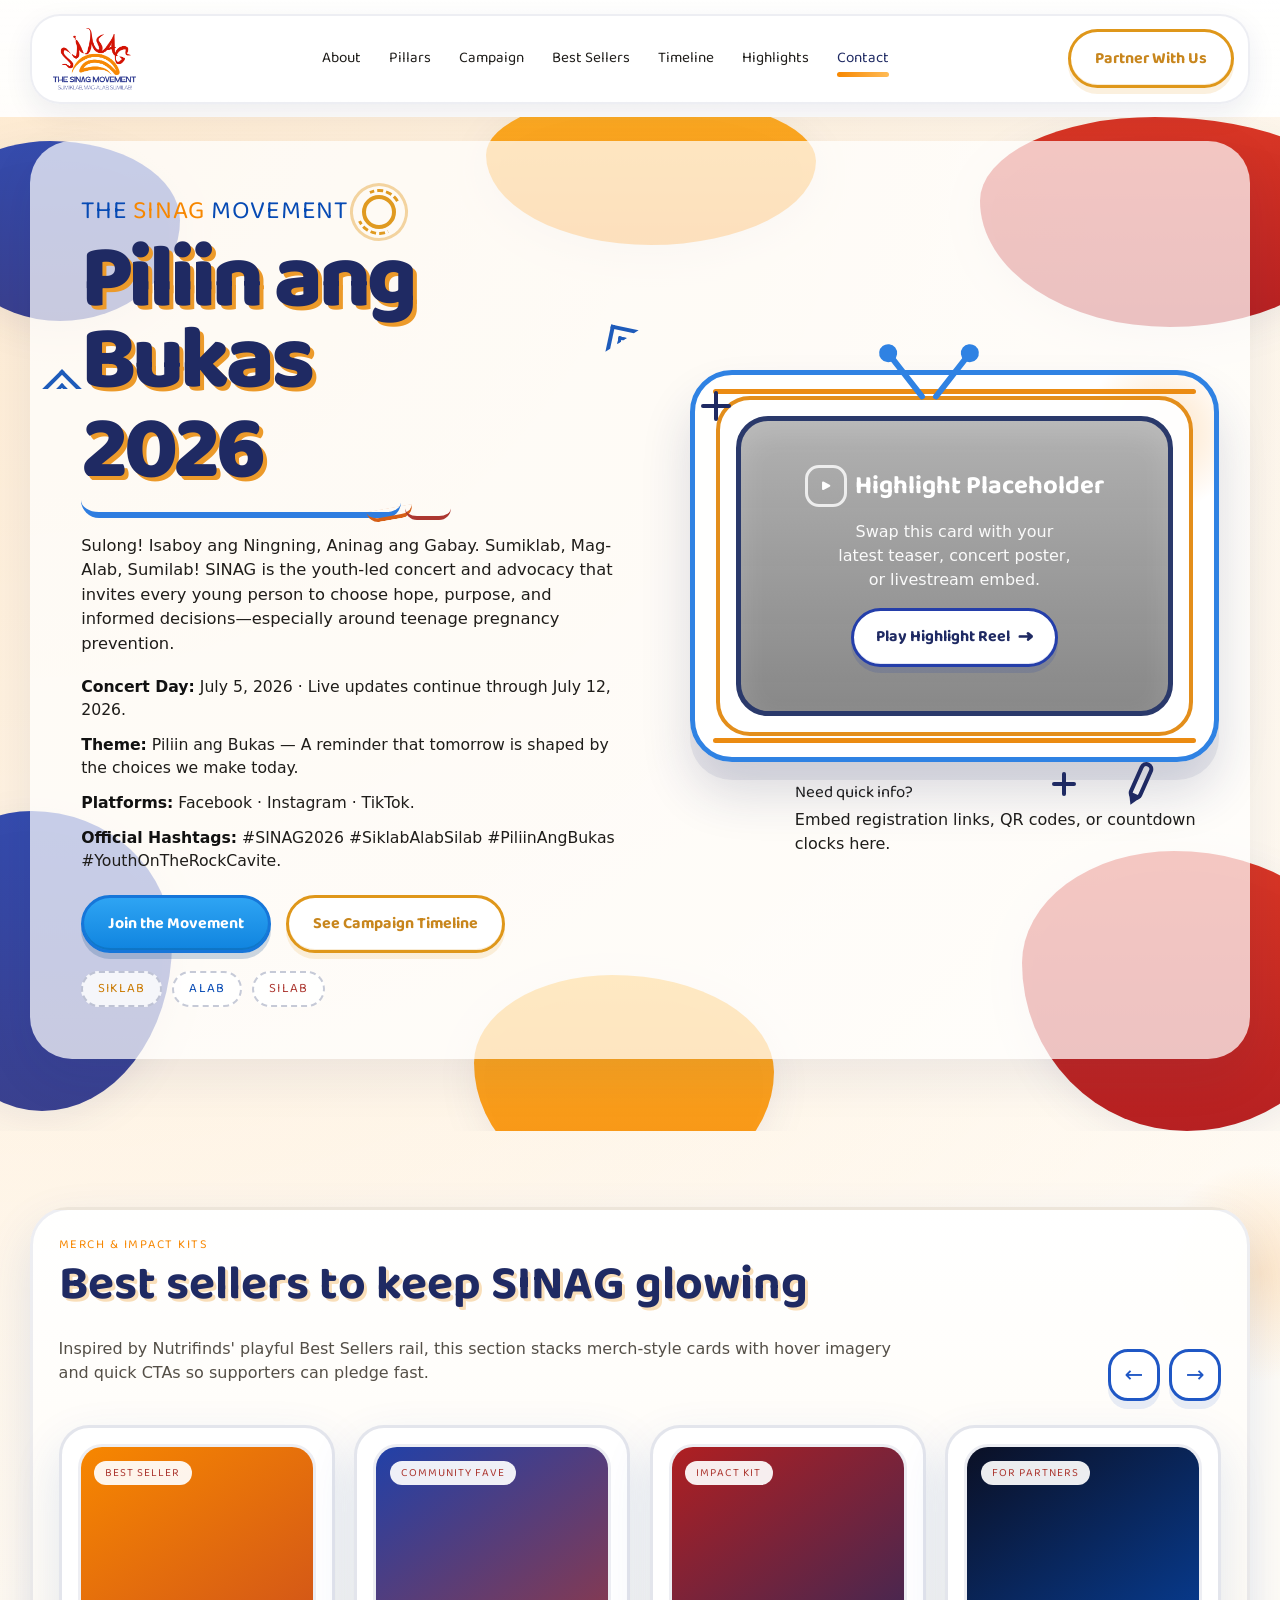
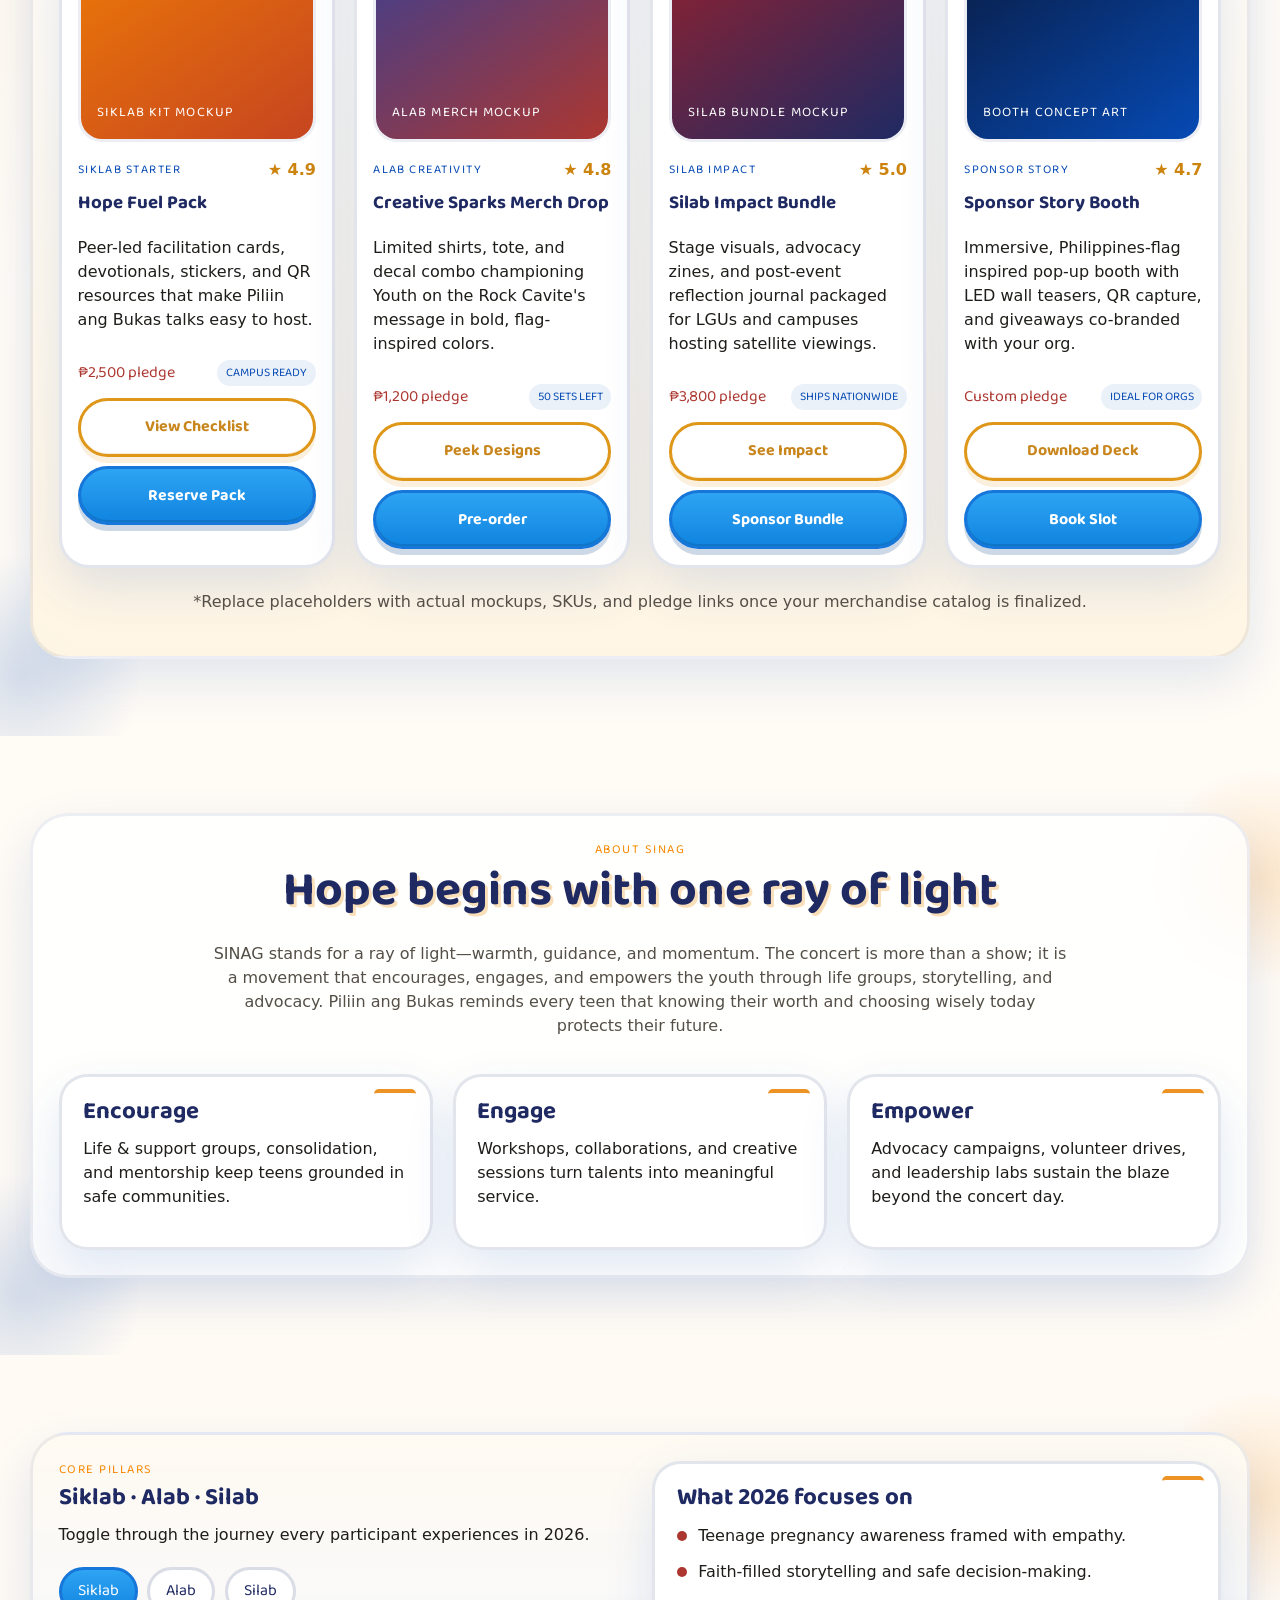
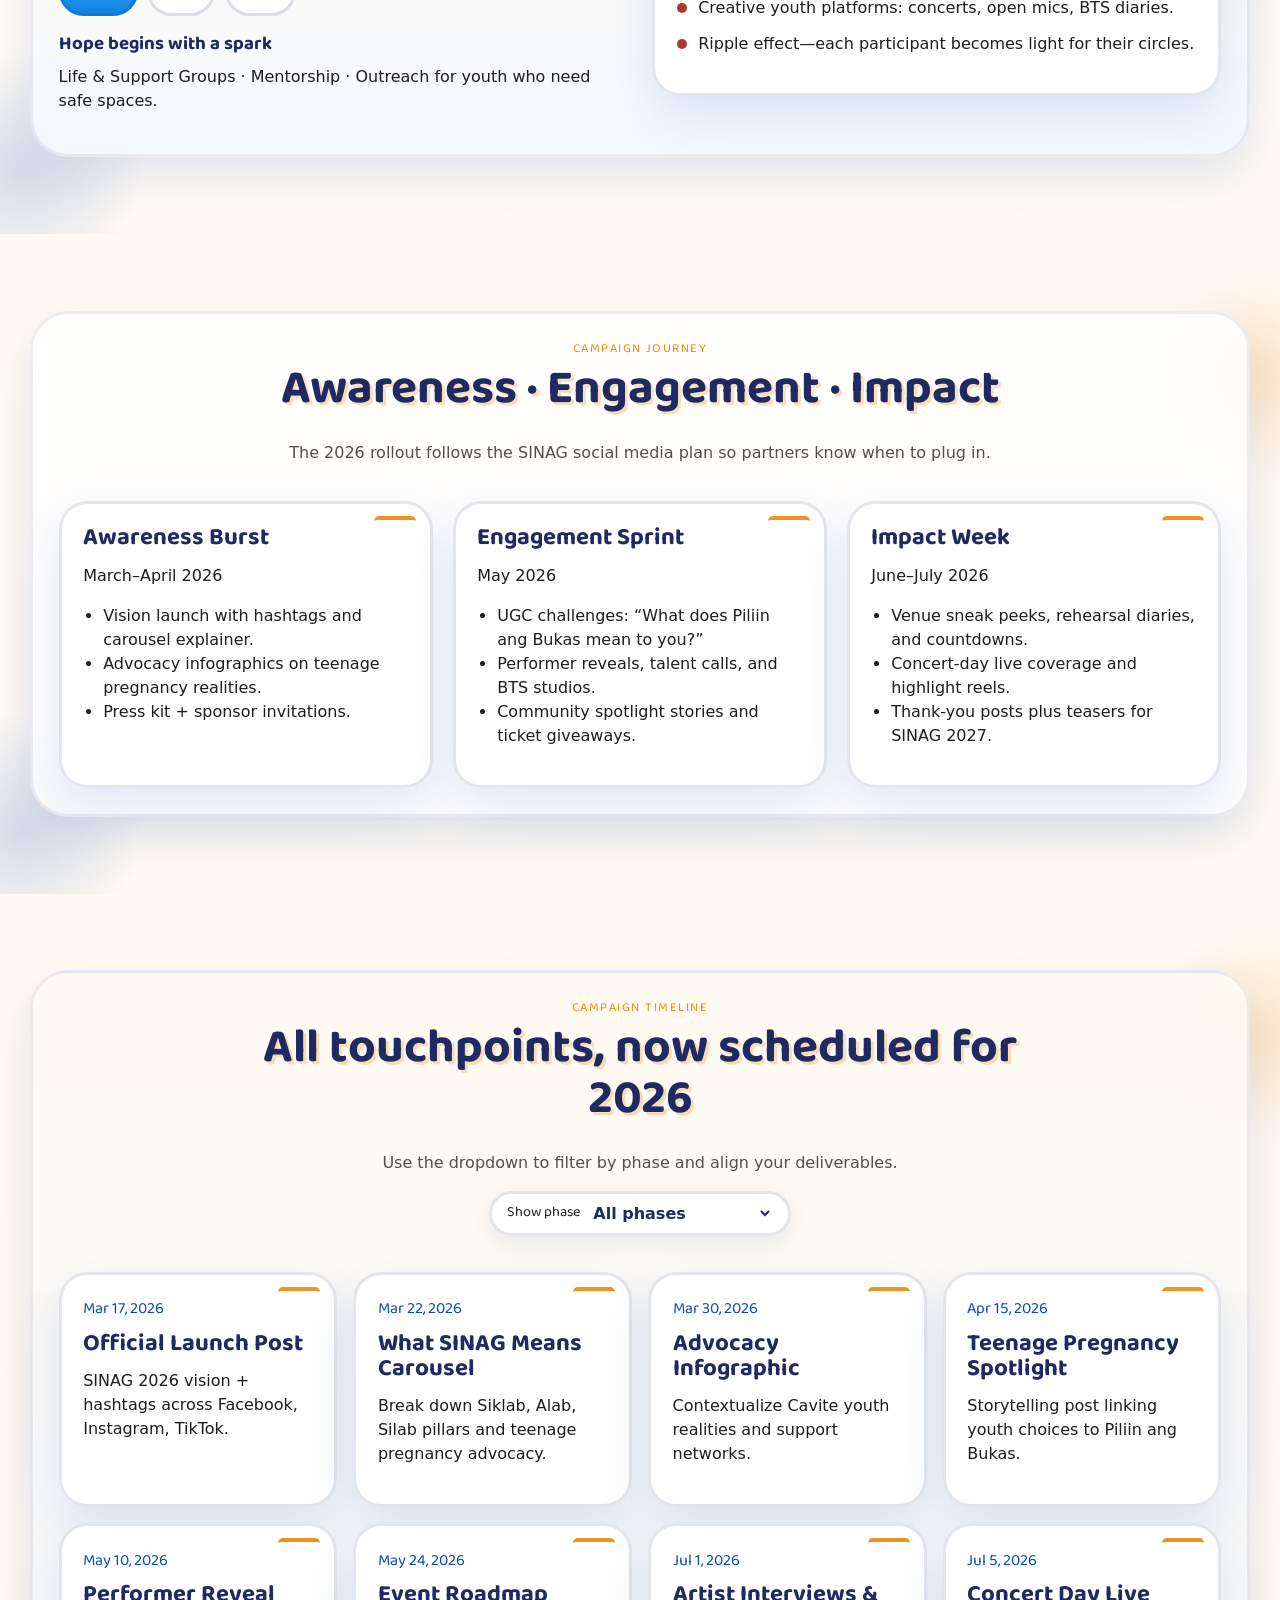
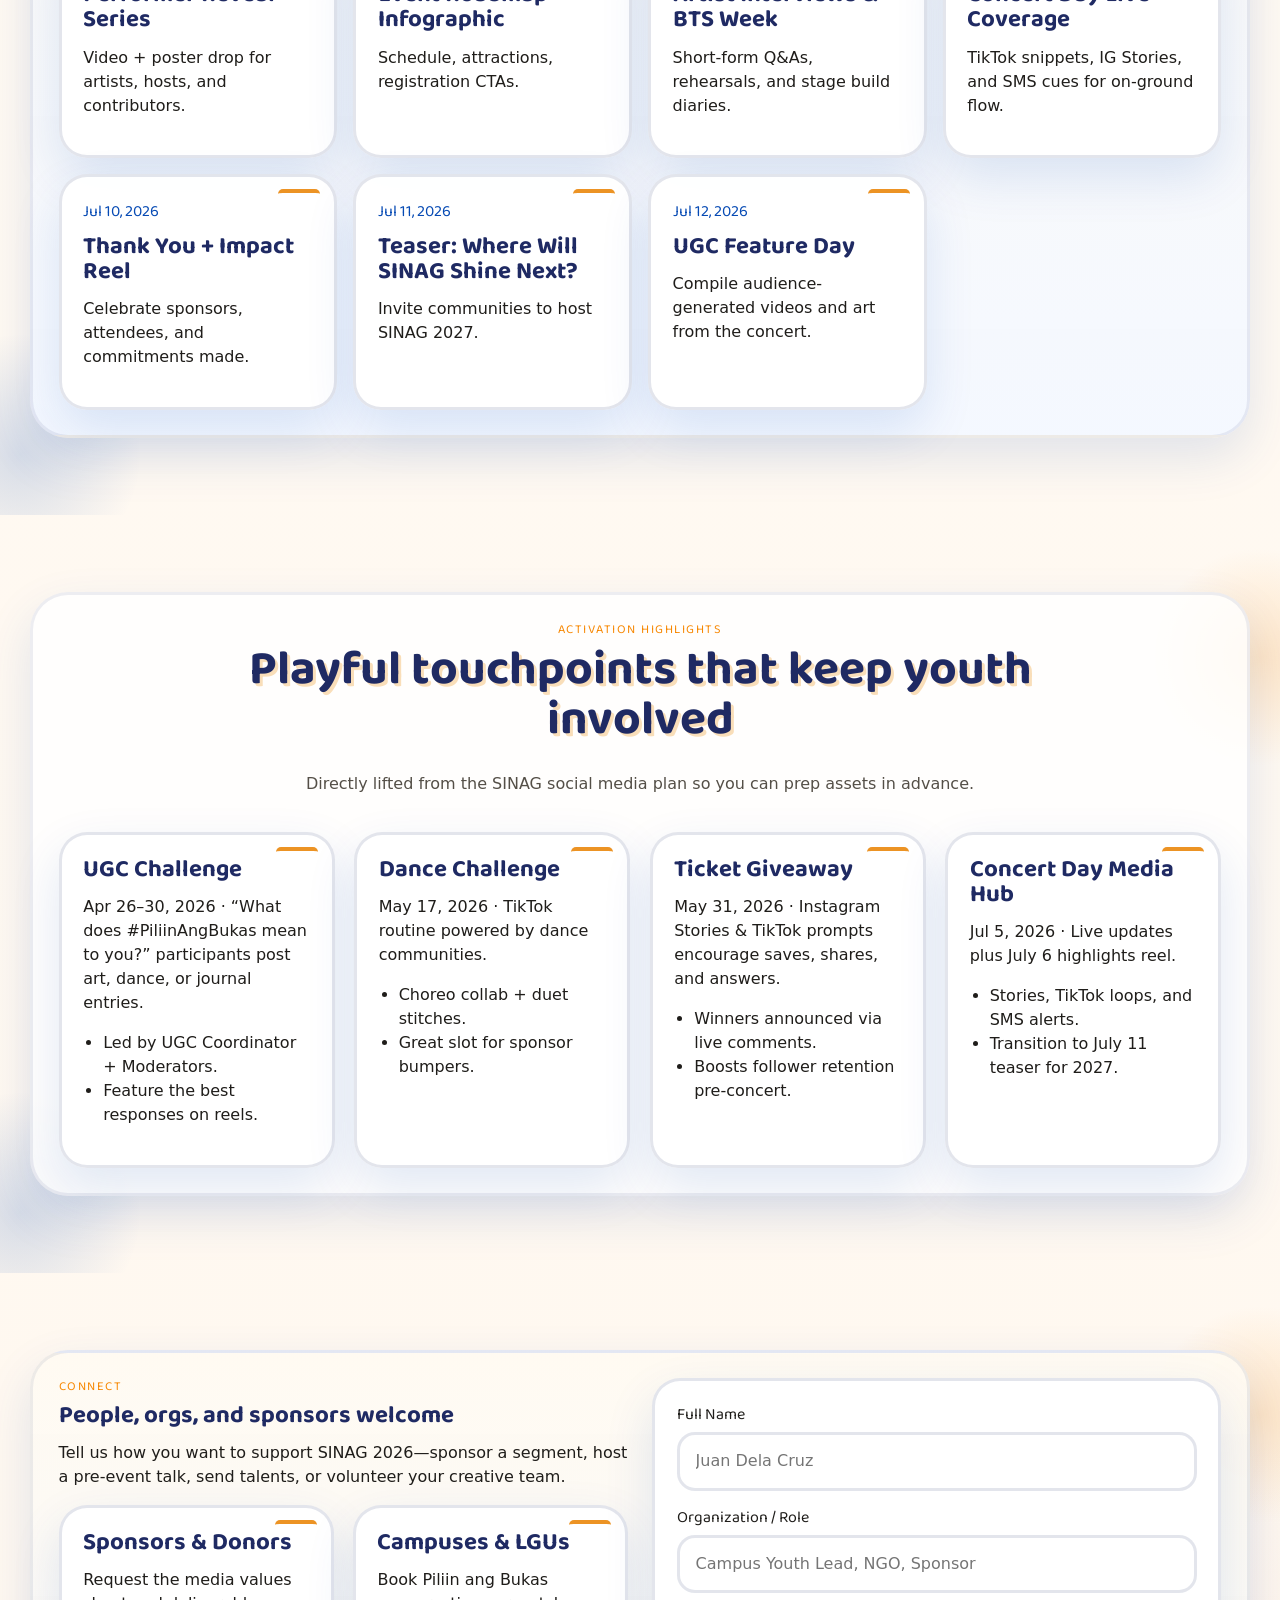
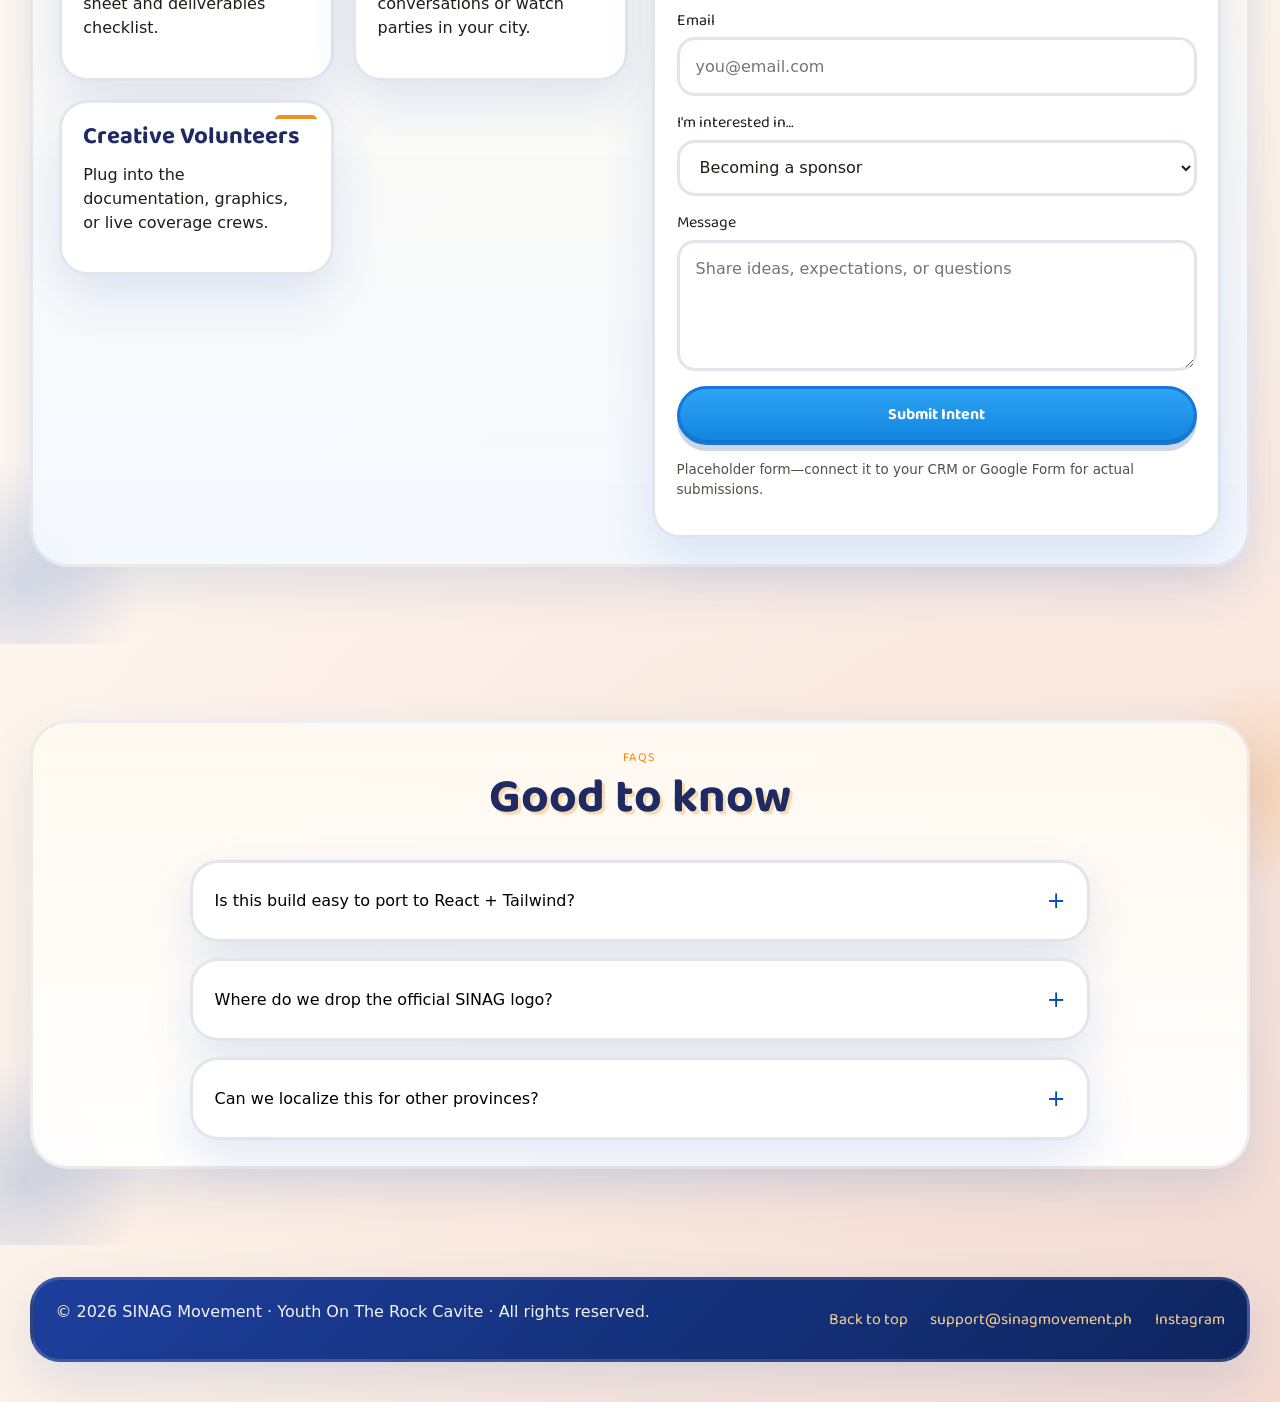
==== commit 560d8029: "ChatGPT initial output" ====
--- a/index.html
+++ b/index.html
@@ -24,7 +24,7 @@
         <div class="nav__menu" id="navMenu">
           <a href="#about">About</a>
           <a href="#values">Pillars</a>
-          <a href="#movement">Campaign</a>
+          <a href="#movement" data-default-nav="true">Campaign</a>
           <a href="#shop">Best Sellers</a>
           <a href="#timeline">Timeline</a>
           <a href="#highlights">Highlights</a>
@@ -38,10 +38,25 @@
 
   <main>
     <section class="hero" id="top">
+      <div class="hero__blob hero__blob--blue hero__blob--top-left" aria-hidden="true"></div>
+      <div class="hero__blob hero__blob--gold hero__blob--top-center" aria-hidden="true"></div>
+      <div class="hero__blob hero__blob--red hero__blob--top-right" aria-hidden="true"></div>
+      <div class="hero__blob hero__blob--blue hero__blob--bottom-left" aria-hidden="true"></div>
+      <div class="hero__blob hero__blob--gold hero__blob--bottom-center" aria-hidden="true"></div>
+      <div class="hero__blob hero__blob--red hero__blob--bottom-right" aria-hidden="true"></div>
       <div class="container hero__grid">
         <div class="hero__content">
-          <p class="eyebrow">The SINAG Movement</p>
-          <h1>Piliin ang Bukas 2026</h1>
+          <div class="hero__kicker-wrap">
+            <p class="eyebrow eyebrow--hero">The <span>SINAG</span> Movement</p>
+            <span class="hero__sun" aria-hidden="true"></span>
+          </div>
+          <h1 class="hero__title">
+            <span>Piliin ang Bukas</span>
+            <span>2026</span>
+          </h1>
+          <div class="hero__scribble hero__scribble--underline" aria-hidden="true"></div>
+          <div class="hero__spark hero__spark--left" aria-hidden="true"></div>
+          <div class="hero__spark hero__spark--right" aria-hidden="true"></div>
           <p class="lead">Sulong! Isaboy ang Ningning, Aninag ang Gabay. Sumiklab, Mag-Alab, Sumilab! SINAG is the youth-led concert and advocacy that invites every young person to choose hope, purpose, and informed decisions—especially around teenage pregnancy prevention.</p>
           <ul class="hero__details">
             <li><strong>Concert Day:</strong> July 5, 2026 · Live updates continue through July 12, 2026.</li>
@@ -60,10 +75,21 @@
           </div>
         </div>
         <div class="hero__media">
+          <div class="hero__screen-doodles" aria-hidden="true">
+            <span class="hero__screen-star"></span>
+            <span class="hero__screen-plus"></span>
+            <span class="hero__screen-pen"></span>
+          </div>
           <div class="hero__poster">
-            <div class="hero__poster-tag">Highlight Placeholder</div>
-            <p>Swap this card with your latest teaser, concert poster, or livestream embed.</p>
-            <button class="pill pill--ghost" type="button">Play Highlight Reel</button>
+            <div class="hero__poster-antenna hero__poster-antenna--left" aria-hidden="true"></div>
+            <div class="hero__poster-antenna hero__poster-antenna--right" aria-hidden="true"></div>
+            <div class="hero__poster-shell">
+              <div class="hero__poster-frame">
+                <div class="hero__poster-tag">Highlight Placeholder</div>
+                <p>Swap this card with your latest teaser, concert poster, or livestream embed.</p>
+                <button class="pill pill--ghost" type="button">Play Highlight Reel</button>
+              </div>
+            </div>
           </div>
           <div class="hero__badge">
             <p>Need quick info?</p>
--- a/styles.css
+++ b/styles.css
@@ -2,14 +2,19 @@
   --flag-red: #ac3730;
   --flag-blue: #064ab4;
   --flag-gold: #f78700;
+  --flag-navy: #1f2a63;
   --cream: #fff8ef;
-  --sky: #f2f5ff;
   --white: #ffffff;
-  --ink: #1f2544;
-  --muted: #5e6480;
-  --border: #e4e7f1;
-  --radius: 1.25rem;
-  --shadow: 0 18px 40px rgba(6, 74, 180, 0.08);
+  --ink: #1f1d1a;
+  --muted: #544f47;
+  --line: #1d2c63;
+  --card-line: rgba(29, 44, 99, 0.12);
+  --section-wash: rgba(255, 255, 255, 0.82);
+  --shadow-soft: 0 20px 50px rgba(6, 74, 180, 0.12);
+  --shadow-strong: 0 18px 0 rgba(29, 44, 99, 0.08), 0 32px 50px rgba(31, 42, 99, 0.16);
+  --radius-pill: 999px;
+  --radius-card: 28px;
+  --radius-panel: 38px;
 }
 
 *,
@@ -24,10 +29,13 @@
 
 body {
   margin: 0;
-  font-family: "CocoSharp", "CocoSharp W05 Regular", system-ui, -apple-system, BlinkMacSystemFont, "Segoe UI", sans-serif;
+  font-family: "CocoSharp", "CocoSharp W05 Regular", system-ui, sans-serif;
   color: var(--ink);
-  background: var(--cream);
-  line-height: 1.6;
+  background:
+    radial-gradient(circle at top left, rgba(247, 135, 0, 0.16), transparent 24%),
+    radial-gradient(circle at bottom right, rgba(172, 55, 48, 0.15), transparent 20%),
+    linear-gradient(180deg, #fffdf8 0%, #fff7ee 100%);
+  line-height: 1.5;
 }
 
 h1,
@@ -36,9 +44,10 @@
 h4,
 h5,
 h6 {
-  font-family: "Groote", "Baloo 2", cursive;
-  margin: 0 0 0.5em;
-  line-height: 1.2;
+  margin: 0 0 0.55em;
+  font-family: "Baloo 2", "Groote", cursive;
+  line-height: 1.05;
+  color: var(--flag-navy);
 }
 
 p {
@@ -48,13 +57,13 @@
 ul,
 ol {
   margin: 0 0 1em;
-  padding-left: 1.5em;
+  padding-left: 1.25rem;
 }
 
 img,
 video {
+  display: block;
   max-width: 100%;
-  display: block;
 }
 
 a {
@@ -62,17 +71,25 @@
   text-decoration: none;
 }
 
+button,
+input,
+select,
+textarea {
+  font: inherit;
+}
+
 .container {
-  width: min(1200px, 90%);
+  width: min(1220px, calc(100% - 2rem));
   margin: 0 auto;
 }
 
 .site-header {
   position: sticky;
   top: 0;
-  z-index: 20;
-  background: rgba(255, 255, 255, 0.95);
-  box-shadow: 0 8px 20px rgba(0, 0, 0, 0.04);
+  z-index: 40;
+  padding: 0.85rem 0;
+  background: linear-gradient(180deg, rgba(255, 255, 255, 0.96), rgba(255, 255, 255, 0.9));
+  backdrop-filter: blur(12px);
 }
 
 .nav {
@@ -80,298 +97,699 @@
   align-items: center;
   justify-content: space-between;
   gap: 1rem;
-  padding: 0.75rem 0;
+  background: rgba(255, 255, 255, 0.92);
+  border: 2px solid rgba(29, 44, 99, 0.08);
+  border-radius: 30px;
+  padding: 0.55rem 0.85rem;
   position: relative;
+  box-shadow: 0 10px 28px rgba(31, 42, 99, 0.08);
 }
 
 .nav.nav--scrolled {
-  filter: drop-shadow(0 10px 30px rgba(6, 74, 180, 0.15));
+  box-shadow: 0 16px 38px rgba(31, 42, 99, 0.12);
 }
 
 .logo {
   display: inline-flex;
   align-items: center;
+  justify-content: center;
+  padding: 0.2rem 0.45rem;
+  border-radius: 18px;
 }
 
 .logo img {
-  height: 72px;
+  height: 62px;
   width: auto;
-  display: block;
   object-fit: contain;
 }
 
 .nav__menu {
   display: flex;
-  gap: 1.5rem;
-  align-items: center;
+  align-items: center;
+  gap: 1.75rem;
   position: relative;
 }
 
 .nav__menu a {
+  position: relative;
+  font-family: "BASTAMONBOLD", "Baloo 2", sans-serif;
   font-size: 0.95rem;
-  font-weight: 600;
-  font-family: "BASTAMONBOLD", "Groote", sans-serif;
-  color: var(--muted);
-  padding-bottom: 0.3rem;
-  transition: color 0.2s ease;
+  color: var(--ink);
+  padding: 0.65rem 0;
 }
 
 .nav__menu a:hover,
 .nav__menu a.active {
-  color: var(--flag-blue);
+  color: var(--flag-navy);
 }
 
 .nav__indicator {
   position: absolute;
-  height: 3px;
+  left: 0;
+  bottom: 0.2rem;
   width: 0;
-  bottom: 0;
-  left: 0;
+  height: 5px;
   border-radius: 999px;
-  background: var(--flag-gold);
+  background: linear-gradient(90deg, var(--flag-gold), #ffbb56);
   transition: transform 0.25s ease, width 0.25s ease, opacity 0.25s ease;
   opacity: 0;
 }
 
 .nav__toggle {
   display: none;
-  background: transparent;
-  border: 1px solid var(--border);
+  align-items: center;
+  justify-content: center;
+  width: 48px;
+  height: 48px;
+  border: 2px solid rgba(29, 44, 99, 0.2);
+  border-radius: 18px;
+  background: var(--white);
   color: var(--flag-blue);
-  padding: 0.4rem 0.6rem;
-  border-radius: 0.75rem;
-  font-size: 1.25rem;
+  font-size: 1.2rem;
+  cursor: pointer;
 }
 
 .pill {
   display: inline-flex;
   align-items: center;
   justify-content: center;
-  padding: 0.85rem 1.5rem;
-  border-radius: 999px;
-  font-weight: 600;
+  min-height: 58px;
+  padding: 0.9rem 1.5rem;
+  border: 3px solid #1676d9;
+  border-radius: var(--radius-pill);
+  background: linear-gradient(180deg, #2ea4f3, #1084df);
+  box-shadow: inset 0 -2px 0 rgba(10, 74, 126, 0.25), 0 6px 0 rgba(23, 77, 138, 0.22);
+  color: var(--white);
   font-family: "BASTAMONBOLD", "Baloo 2", sans-serif;
-  border: none;
+  font-size: 1rem;
+  font-weight: 700;
   cursor: pointer;
-  background: var(--flag-blue);
-  color: var(--white);
-  box-shadow: var(--shadow);
-  transition: transform 0.2s ease, box-shadow 0.2s ease;
+  transition: transform 0.18s ease, box-shadow 0.18s ease, filter 0.18s ease;
 }
 
 .pill:hover,
 .pill:focus-visible {
   transform: translateY(-2px);
-  box-shadow: 0 25px 45px rgba(6, 74, 180, 0.2);
-  background: var(--flag-gold);
-  color: var(--white);
-}
-
-.pill--ghost {
-  background: transparent;
-  color: var(--flag-blue);
-  border: 1px solid var(--flag-blue);
-  box-shadow: none;
+  box-shadow: inset 0 -2px 0 rgba(10, 74, 126, 0.25), 0 10px 0 rgba(23, 77, 138, 0.18);
+  filter: saturate(1.05);
+}
+
+.pill--ghost,
+.pill--outline {
+  background: var(--white);
+  color: #c8861d;
+  border-color: #df971a;
+  box-shadow: inset 0 -1px 0 rgba(223, 151, 26, 0.18), 0 6px 0 rgba(223, 151, 26, 0.14);
 }
 
 .pill--ghost:hover,
-.pill--ghost:focus-visible {
-  background: var(--flag-blue);
-  color: var(--white);
-}
-
-.pill--outline {
-  background: transparent;
-  border: 1px solid var(--flag-gold);
-  color: var(--flag-gold);
-  box-shadow: none;
-}
-
+.pill--ghost:focus-visible,
 .pill--outline:hover,
 .pill--outline:focus-visible {
-  background: var(--flag-gold);
-  color: var(--white);
+  background: #fffaf0;
+  color: #b9750a;
 }
 
 .hero {
-  background: var(--white);
-  padding: clamp(3rem, 6vw, 5rem) 0;
-  border-bottom: 1px solid var(--border);
   position: relative;
+  padding: 1.5rem 0 4.5rem;
   overflow: hidden;
-}
-
-.hero::after,
-.hero::before {
+  isolation: isolate;
+}
+
+.hero__blob {
+  position: absolute;
+  z-index: -1;
+  border-radius: 46% 54% 50% 50% / 40% 44% 56% 60%;
+  filter: drop-shadow(0 10px 18px rgba(31, 42, 99, 0.08));
+}
+
+.hero__blob::before {
   content: "";
   position: absolute;
-  width: 160px;
-  height: 160px;
-  border-radius: 30% 70% 70% 30%;
-  opacity: 0.1;
-  pointer-events: none;
-}
-
-.hero::after {
-  background: var(--flag-blue);
-  top: -50px;
-  right: -40px;
-}
-
-.hero::before {
-  background: var(--flag-gold);
-  bottom: -60px;
-  left: -30px;
-  transform: rotate(18deg);
+  inset: 0;
+  border-radius: inherit;
+  opacity: 0.92;
+}
+
+.hero__blob--blue::before {
+  background: linear-gradient(180deg, #243eaa, #2a3188);
+}
+
+.hero__blob--gold::before {
+  background: linear-gradient(180deg, #ffaa15, #f78700);
+}
+
+.hero__blob--red::before {
+  background: linear-gradient(180deg, #d72614, #b10e11);
+}
+
+.hero__blob--top-left {
+  width: 240px;
+  height: 180px;
+  top: 1.5rem;
+  left: -3.75rem;
+}
+
+.hero__blob--top-center {
+  width: 330px;
+  height: 150px;
+  top: -1.4rem;
+  left: 38%;
+}
+
+.hero__blob--top-right {
+  width: 380px;
+  height: 210px;
+  top: 0;
+  right: -5rem;
+}
+
+.hero__blob--bottom-left {
+  width: 260px;
+  height: 300px;
+  bottom: 1.25rem;
+  left: -5.5rem;
+}
+
+.hero__blob--bottom-center {
+  width: 300px;
+  height: 220px;
+  bottom: -4rem;
+  left: 37%;
+}
+
+.hero__blob--bottom-right {
+  width: 330px;
+  height: 280px;
+  bottom: 0;
+  right: -4.5rem;
 }
 
 .hero__grid {
   display: grid;
-  grid-template-columns: repeat(auto-fit, minmax(280px, 1fr));
-  gap: 3rem;
-  align-items: center;
-}
-
-.hero__content .eyebrow,
-.section .eyebrow {
+  grid-template-columns: minmax(0, 1.05fr) minmax(320px, 0.95fr);
+  gap: 2rem;
+  align-items: center;
+  background: rgba(255, 255, 255, 0.72);
+  border-radius: 42px;
+  padding: clamp(1.4rem, 2vw, 2rem);
+  box-shadow: 0 18px 50px rgba(31, 42, 99, 0.08);
+}
+
+.hero__content {
+  position: relative;
+  padding: clamp(1.2rem, 2vw, 2rem);
+}
+
+.hero__kicker-wrap {
+  display: inline-flex;
+  align-items: center;
+  gap: 0.85rem;
+  margin-bottom: 0.6rem;
+}
+
+.eyebrow {
+  font-family: "BASTAMONBOLD", "Baloo 2", sans-serif;
   text-transform: uppercase;
-  letter-spacing: 0.2em;
-  font-size: 0.8rem;
+  letter-spacing: 0.12em;
+  font-size: 0.78rem;
   color: var(--flag-gold);
-  margin-bottom: 0.5rem;
-}
-
-.hero__content h1 {
-  font-size: clamp(2.5rem, 6vw, 4.25rem);
+  margin-bottom: 0.35rem;
+}
+
+.eyebrow--hero {
+  margin: 0;
+  font-size: clamp(1.15rem, 2vw, 1.8rem);
+  letter-spacing: 0.03em;
   color: var(--flag-blue);
 }
 
+.eyebrow--hero span {
+  color: var(--flag-gold);
+}
+
+.hero__sun {
+  width: 34px;
+  height: 34px;
+  border: 4px solid #e09a20;
+  border-radius: 50%;
+  display: inline-block;
+  position: relative;
+  flex: 0 0 auto;
+}
+
+.hero__sun::before,
+.hero__sun::after {
+  content: "";
+  position: absolute;
+  inset: -10px;
+  border-radius: 50%;
+  border: 3px dashed transparent;
+  border-top-color: #e09a20;
+  border-bottom-color: #e09a20;
+  transform: rotate(20deg);
+}
+
+.hero__sun::after {
+  inset: -16px;
+  border-width: 0;
+  border-top: 3px solid #e09a20;
+  border-right: 3px solid #e09a20;
+  border-bottom: 3px solid #e09a20;
+  border-left: 3px solid #e09a20;
+  opacity: 0.4;
+}
+
+.hero__title {
+  display: grid;
+  gap: 0.1em;
+  margin-bottom: 0.55rem;
+  font-family: "Baloo 2", "Groote", cursive;
+  font-weight: 800;
+  font-size: clamp(3rem, 7vw, 5.6rem);
+  letter-spacing: -0.045em;
+  line-height: 0.9;
+  color: var(--flag-navy);
+  text-shadow: 4px 4px 0 #ec9a2a;
+}
+
+.hero__title span {
+  display: block;
+}
+
+.hero__scribble {
+  height: 18px;
+  width: min(320px, 64%);
+  border-bottom: 6px solid #2e7de0;
+  border-radius: 0 0 70px 80px;
+  margin-bottom: 1rem;
+  position: relative;
+}
+
+.hero__scribble::before,
+.hero__scribble::after {
+  content: "";
+  position: absolute;
+  width: 46px;
+  height: 12px;
+  border-bottom: 4px solid #d65f16;
+  border-radius: 0 0 30px 30px;
+  bottom: -8px;
+}
+
+.hero__scribble::before {
+  right: -12px;
+  transform: rotate(-10deg);
+}
+
+.hero__scribble::after {
+  right: -50px;
+  border-color: var(--flag-red);
+}
+
+.hero__spark {
+  position: absolute;
+  width: 28px;
+  height: 28px;
+  border: 4px solid transparent;
+  border-left-color: var(--flag-blue);
+  border-top-color: var(--flag-blue);
+  transform: rotate(45deg);
+  opacity: 0.9;
+}
+
+.hero__spark::before,
+.hero__spark::after {
+  content: "";
+  position: absolute;
+  inset: 6px;
+  border: 3px solid transparent;
+  border-left-color: var(--flag-blue);
+  border-top-color: var(--flag-blue);
+}
+
+.hero__spark--left {
+  left: -0.5rem;
+  top: 13rem;
+}
+
+.hero__spark--right {
+  right: 1rem;
+  top: 10rem;
+  transform: rotate(12deg);
+}
+
 .lead {
-  font-size: 1.1rem;
-  color: var(--muted);
+  max-width: 58ch;
+  font-size: 1.02rem;
+  color: var(--ink);
+  margin-bottom: 1.15rem;
 }
 
 .hero__details {
   list-style: none;
   padding: 0;
-  margin: 1.5rem 0;
-}
-
-.hero__details li {
-  margin-bottom: 0.75rem;
+  margin: 0 0 1.35rem;
+  display: grid;
+  gap: 0.7rem;
+  font-size: 0.98rem;
+}
+
+.hero__details li strong {
+  color: #111111;
 }
 
 .hero__actions {
   display: flex;
+  flex-wrap: wrap;
+  gap: 0.9rem;
+  margin-bottom: 1.1rem;
+}
+
+.hero__chips {
+  display: flex;
+  flex-wrap: wrap;
+  gap: 0.65rem;
+}
+
+.chip {
+  display: inline-flex;
+  align-items: center;
+  justify-content: center;
+  padding: 0.4rem 0.95rem;
+  border: 2px dashed rgba(29, 44, 99, 0.25);
+  border-radius: var(--radius-pill);
+  background: rgba(255, 255, 255, 0.82);
+  font-family: "BASTAMONBOLD", "Baloo 2", sans-serif;
+  font-size: 0.82rem;
+  letter-spacing: 0.08em;
+  text-transform: uppercase;
+}
+
+.chip--sun {
+  color: #ca7a00;
+}
+
+.chip--royal {
+  color: var(--flag-blue);
+}
+
+.chip--crimson {
+  color: var(--flag-red);
+}
+
+.hero__media {
+  position: relative;
+  display: grid;
   gap: 1rem;
-  flex-wrap: wrap;
-}
-
-.hero__chips {
-  display: flex;
-  gap: 0.75rem;
-  flex-wrap: wrap;
-  margin-top: 1.5rem;
-}
-
-.chip {
-  padding: 0.3rem 1rem;
+  padding: 1rem 0.35rem 0.35rem;
+}
+
+.hero__screen-doodles span {
+  position: absolute;
+  z-index: 2;
+}
+
+.hero__screen-star {
+  width: 32px;
+  height: 32px;
+  left: 1rem;
+  top: 3.25rem;
+}
+
+.hero__screen-star::before,
+.hero__screen-star::after {
+  content: "";
+  position: absolute;
+  left: 50%;
+  top: 50%;
+  width: 30px;
+  height: 4px;
+  background: var(--flag-navy);
   border-radius: 999px;
-  font-size: 0.85rem;
-  font-weight: 600;
-  letter-spacing: 0.05em;
-  border: 1px solid var(--border);
-  background: var(--sky);
-}
-
-.chip--sun {
-  border-color: rgba(247, 135, 0, 0.4);
-  color: var(--flag-gold);
-}
-
-.chip--royal {
-  border-color: rgba(6, 74, 180, 0.3);
-  color: var(--flag-blue);
-}
-
-.chip--crimson {
-  border-color: rgba(172, 55, 48, 0.35);
-  color: var(--flag-red);
-}
-
-.hero__poster,
+  transform: translate(-50%, -50%) rotate(0deg);
+}
+
+.hero__screen-star::after {
+  transform: translate(-50%, -50%) rotate(90deg);
+}
+
+.hero__screen-plus {
+  width: 26px;
+  height: 26px;
+  right: 9.2rem;
+  bottom: 4rem;
+}
+
+.hero__screen-plus::before,
+.hero__screen-plus::after {
+  content: "";
+  position: absolute;
+  left: 50%;
+  top: 50%;
+  width: 24px;
+  height: 4px;
+  background: var(--flag-navy);
+  border-radius: 999px;
+  transform: translate(-50%, -50%);
+}
+
+.hero__screen-plus::after {
+  transform: translate(-50%, -50%) rotate(90deg);
+}
+
+.hero__screen-pen {
+  right: 4.8rem;
+  bottom: 3.8rem;
+  width: 14px;
+  height: 40px;
+  border: 4px solid var(--flag-navy);
+  border-radius: 12px;
+  transform: rotate(24deg);
+}
+
+.hero__screen-pen::before {
+  content: "";
+  position: absolute;
+  left: 50%;
+  bottom: -10px;
+  width: 0;
+  height: 0;
+  border-left: 7px solid transparent;
+  border-right: 7px solid transparent;
+  border-top: 12px solid var(--flag-navy);
+  transform: translateX(-50%);
+}
+
+.hero__poster {
+  position: relative;
+  padding: 1.3rem;
+  border: 5px solid #2f82e3;
+  border-radius: 42px;
+  background:
+    radial-gradient(circle at 20% 30%, rgba(255, 165, 0, 0.15), transparent 18%),
+    radial-gradient(circle at 90% 15%, rgba(247, 135, 0, 0.24), transparent 14%),
+    rgba(255, 255, 255, 0.94);
+  box-shadow: var(--shadow-strong);
+}
+
+.hero__poster::before,
+.hero__poster::after {
+  content: "";
+  position: absolute;
+  left: 18px;
+  right: 18px;
+  border-radius: 999px;
+  border-top: 5px solid #eb8b12;
+}
+
+.hero__poster::before {
+  top: 14px;
+}
+
+.hero__poster::after {
+  bottom: 14px;
+}
+
+.hero__poster-shell {
+  border: 4px solid #e38e1b;
+  border-radius: 34px;
+  padding: 1rem;
+  background: rgba(255, 255, 255, 0.96);
+}
+
+.hero__poster-frame {
+  min-height: 300px;
+  border: 5px solid #2a396b;
+  border-radius: 32px;
+  padding: 1.4rem;
+  background:
+    linear-gradient(180deg, rgba(170, 170, 170, 0.92), rgba(123, 123, 123, 0.9)),
+    linear-gradient(180deg, rgba(255, 255, 255, 0.3), transparent);
+  display: flex;
+  flex-direction: column;
+  align-items: center;
+  justify-content: center;
+  text-align: center;
+  color: var(--white);
+  box-shadow: inset 0 12px 30px rgba(255, 255, 255, 0.15);
+}
+
+.hero__poster-tag {
+  display: inline-flex;
+  align-items: center;
+  justify-content: center;
+  margin-bottom: 0.8rem;
+  font-family: "Baloo 2", "Groote", cursive;
+  font-size: clamp(1.6rem, 2vw, 2.4rem);
+  font-weight: 700;
+  color: var(--white);
+}
+
+.hero__poster-tag::before {
+  content: "▶";
+  margin-right: 0.5rem;
+  width: 42px;
+  height: 42px;
+  display: inline-flex;
+  align-items: center;
+  justify-content: center;
+  border: 3px solid rgba(255, 255, 255, 0.8);
+  border-radius: 14px;
+  font-size: 1rem;
+}
+
+.hero__poster-frame p {
+  max-width: 24ch;
+  color: rgba(255, 255, 255, 0.95);
+  font-size: 1rem;
+}
+
+.hero__poster .pill {
+  min-height: 52px;
+  padding-inline: 1.35rem;
+  color: var(--flag-navy);
+  background: var(--white);
+  border-color: #243eaa;
+  box-shadow: inset 0 -1px 0 rgba(36, 62, 170, 0.12), 0 6px 0 rgba(36, 62, 170, 0.16);
+}
+
+.hero__poster .pill::after {
+  content: "→";
+  margin-left: 0.55rem;
+  font-size: 1.35rem;
+  line-height: 1;
+}
+
+.hero__poster-antenna {
+  position: absolute;
+  top: -28px;
+  width: 6px;
+  height: 58px;
+  background: #2f82e3;
+  border-radius: 999px;
+}
+
+.hero__poster-antenna::after {
+  content: "";
+  position: absolute;
+  top: -9px;
+  left: 50%;
+  width: 18px;
+  height: 18px;
+  border-radius: 50%;
+  background: #2f82e3;
+  transform: translateX(-50%);
+}
+
+.hero__poster-antenna--left {
+  left: 40%;
+  transform: rotate(-38deg);
+}
+
+.hero__poster-antenna--right {
+  left: 49%;
+  transform: rotate(38deg);
+}
+
 .hero__badge {
-  background: var(--sky);
-  border-radius: var(--radius);
-  padding: 1.5rem;
-  border: 1px solid var(--border);
-}
-
-.hero__poster {
-  min-height: 320px;
-  display: flex;
-  flex-direction: column;
-  justify-content: space-between;
-}
-
-.hero__poster-tag {
-  font-weight: 600;
-  color: var(--flag-red);
-  letter-spacing: 0.1em;
-}
-
-.hero__badge {
-  margin-top: 1.5rem;
-  font-size: 0.9rem;
-  color: var(--muted);
+  max-width: 82%;
+  margin-left: auto;
+  padding: 0.15rem 0.6rem 0;
+  color: var(--ink);
+}
+
+.hero__badge p {
+  margin-bottom: 0.15rem;
+  font-family: "BASTAMONBOLD", "Baloo 2", sans-serif;
+  font-size: 1.05rem;
 }
 
 .section {
-  padding: clamp(3rem, 6vw, 5rem) 0;
-  background: var(--white);
   position: relative;
+  padding: clamp(3rem, 6vw, 5.2rem) 0;
   overflow: hidden;
 }
 
-.section--alt {
-  background: var(--sky);
-}
-
+.section::before,
 .section::after {
   content: "";
   position: absolute;
-  width: 120px;
-  height: 120px;
+  z-index: -1;
   border-radius: 50%;
-  background: rgba(6, 74, 180, 0.06);
-  top: 20px;
-  right: -40px;
-  pointer-events: none;
+  opacity: 0.9;
 }
 
 .section::before {
-  content: "";
-  position: absolute;
-  width: 80px;
-  height: 80px;
-  border-radius: 999px;
-  background: rgba(247, 135, 0, 0.08);
-  bottom: 10px;
-  left: -30px;
-  pointer-events: none;
+  width: 220px;
+  height: 220px;
+  right: -90px;
+  top: 2rem;
+  background: radial-gradient(circle, rgba(247, 135, 0, 0.2), transparent 70%);
+}
+
+.section::after {
+  width: 240px;
+  height: 240px;
+  left: -100px;
+  bottom: -60px;
+  background: radial-gradient(circle, rgba(6, 74, 180, 0.18), transparent 72%);
+}
+
+.section > .container {
+  position: relative;
+  background: var(--section-wash);
+  border: 3px solid rgba(29, 44, 99, 0.08);
+  border-radius: 38px;
+  padding: clamp(1.4rem, 2vw, 2.2rem);
+  box-shadow: var(--shadow-soft);
+}
+
+.section--alt > .container {
+  background: linear-gradient(180deg, rgba(255, 250, 241, 0.94), rgba(244, 248, 255, 0.96));
 }
 
 .section__header {
-  max-width: 900px;
-  margin: 0 auto 2.5rem;
+  max-width: 860px;
+  margin: 0 auto 2.25rem;
   text-align: center;
+}
+
+.section__header h2 {
+  font-size: clamp(2rem, 4vw, 3rem);
+  text-shadow: 3px 3px 0 rgba(236, 154, 42, 0.32);
+}
+
+.section__header p:not(.eyebrow) {
+  color: var(--muted);
 }
 
 .section__split {
   display: grid;
   grid-template-columns: repeat(auto-fit, minmax(280px, 1fr));
-  gap: 2rem;
-  align-items: flex-start;
+  gap: 1.5rem;
+  align-items: start;
 }
 
 .feature-grid,
@@ -380,255 +798,7 @@
 .contact-options {
   display: grid;
   grid-template-columns: repeat(auto-fit, minmax(220px, 1fr));
-  gap: 1.5rem;
-}
-
-.best-sellers {
-  background: linear-gradient(180deg, var(--white) 0%, rgba(247, 135, 0, 0.08) 100%);
-}
-
-.best-sellers__intro {
-  display: flex;
-  align-items: flex-start;
-  justify-content: space-between;
-  gap: 2rem;
-  flex-wrap: wrap;
-  margin-bottom: 2rem;
-}
-
-.best-sellers .section__header {
-  margin: 0;
-  text-align: left;
-  flex: 1;
-}
-
-.best-sellers__controls {
-  display: flex;
-  gap: 0.75rem;
-  align-items: center;
-}
-
-.best-sellers__nav {
-  width: 48px;
-  height: 48px;
-  border-radius: 50%;
-  border: 1px solid var(--flag-blue);
-  background: var(--white);
-  color: var(--flag-blue);
-  font-size: 1.25rem;
-  cursor: pointer;
-  transition: background 0.2s ease, color 0.2s ease, transform 0.2s ease;
-  box-shadow: var(--shadow);
-}
-
-.best-sellers__nav:hover,
-.best-sellers__nav:focus-visible {
-  background: var(--flag-blue);
-  color: var(--white);
-  transform: translateY(-2px);
-}
-
-.best-sellers__carousel {
-  display: flex;
-  gap: 1.5rem;
-  overflow-x: auto;
-  padding-bottom: 1rem;
-  scroll-snap-type: x proximity;
-}
-
-.best-sellers__carousel::-webkit-scrollbar {
-  height: 6px;
-}
-
-.best-sellers__carousel::-webkit-scrollbar-thumb {
-  background: rgba(6, 74, 180, 0.3);
-  border-radius: 999px;
-}
-
-.best-card {
-  flex: 0 0 min(320px, 80vw);
-  background: var(--white);
-  border: 1px solid rgba(31, 37, 68, 0.08);
-  border-radius: 1.5rem;
-  padding: 1.25rem;
-  display: flex;
-  flex-direction: column;
-  gap: 1rem;
-  box-shadow: var(--shadow);
-  scroll-snap-align: start;
-  min-height: 100%;
-}
-
-.best-card__media {
-  position: relative;
-  border-radius: 1.25rem;
-  overflow: hidden;
-  aspect-ratio: 3 / 4;
-}
-
-.best-card__badge {
-  position: absolute;
-  top: 12px;
-  left: 12px;
-  background: rgba(255, 255, 255, 0.9);
-  color: var(--flag-red);
-  font-size: 0.7rem;
-  letter-spacing: 0.1em;
-  text-transform: uppercase;
-  padding: 0.2rem 0.8rem;
-  border-radius: 999px;
-  font-weight: 700;
-  z-index: 2;
-}
-
-.best-card__photo {
-  position: absolute;
-  inset: 0;
-  display: flex;
-  align-items: flex-end;
-  padding: 1rem;
-  font-size: 0.85rem;
-  letter-spacing: 0.05em;
-  font-weight: 700;
-  text-transform: uppercase;
-  color: var(--white);
-  transition: opacity 0.35s ease, transform 0.35s ease;
-}
-
-.best-card__photo--alt {
-  opacity: 0;
-  transform: translateY(18%);
-}
-
-.best-card:hover .best-card__photo--alt,
-.best-card:focus-within .best-card__photo--alt {
-  opacity: 1;
-  transform: translateY(0);
-}
-
-.best-card:hover .best-card__photo--primary,
-.best-card:focus-within .best-card__photo--primary {
-  opacity: 0;
-  transform: translateY(-18%);
-}
-
-.best-card__body {
-  display: flex;
-  flex-direction: column;
-  gap: 0.75rem;
-}
-
-.best-card__meta {
-  display: flex;
-  align-items: center;
-  justify-content: space-between;
-  font-size: 0.9rem;
-  color: var(--muted);
-}
-
-.best-card__tag {
-  margin: 0;
-  text-transform: uppercase;
-  letter-spacing: 0.15em;
-  font-size: 0.75rem;
-  color: var(--flag-blue);
-  font-weight: 700;
-}
-
-.best-card__rating {
-  font-weight: 700;
-  color: var(--flag-gold);
-}
-
-.best-card__price-row {
-  display: flex;
-  align-items: center;
-  justify-content: space-between;
-  flex-wrap: wrap;
-  gap: 0.5rem;
-  font-weight: 600;
-}
-
-.best-card__price {
-  font-size: 1rem;
-  color: var(--flag-red);
-}
-
-.best-card__pill {
-  font-size: 0.7rem;
-  text-transform: uppercase;
-  letter-spacing: 0.1em;
-  padding: 0.2rem 0.6rem;
-  border-radius: 999px;
-  background: rgba(6, 74, 180, 0.1);
-  color: var(--flag-blue);
-}
-
-.best-card__actions {
-  display: flex;
-  gap: 0.5rem;
-  flex-wrap: wrap;
-}
-
-.best-card__actions .pill {
-  flex: 1;
-  min-width: 140px;
-}
-
-.best-card--siklab .best-card__photo--primary {
-  background: linear-gradient(135deg, #f78700, #ac3730);
-}
-
-.best-card--siklab .best-card__photo--alt {
-  background: linear-gradient(135deg, #064ab4, #f78700);
-}
-
-.best-card--alab .best-card__photo--primary {
-  background: linear-gradient(135deg, #064ab4, #ac3730);
-}
-
-.best-card--alab .best-card__photo--alt {
-  background: linear-gradient(135deg, #f78700, #000000);
-}
-
-.best-card--silab .best-card__photo--primary {
-  background: linear-gradient(135deg, #ac3730, #000000);
-}
-
-.best-card--silab .best-card__photo--alt {
-  background: linear-gradient(135deg, #064ab4, #f78700);
-}
-
-.best-card--sponsor .best-card__photo--primary {
-  background: linear-gradient(135deg, #000000, #064ab4);
-}
-
-.best-card--sponsor .best-card__photo--alt {
-  background: linear-gradient(135deg, #ac3730, #f78700);
-}
-
-.best-sellers__note {
-  margin-top: 1rem;
-  font-size: 0.9rem;
-  color: var(--muted);
-  text-align: center;
-}
-
-@media (min-width: 900px) {
-  .best-sellers__carousel {
-    display: grid;
-    grid-template-columns: repeat(auto-fit, minmax(240px, 1fr));
-    overflow: visible;
-  }
-
-  .best-card {
-    flex: initial;
-    scroll-snap-align: unset;
-  }
-
-  .best-card__actions .pill {
-    flex: unset;
-  }
+  gap: 1.2rem;
 }
 
 .feature-grid article,
@@ -637,12 +807,263 @@
 .contact-options article,
 .values__card,
 .contact-form,
-.timeline-item {
+.timeline-item,
+.accordion__item {
+  position: relative;
+  background: rgba(255, 255, 255, 0.95);
+  border: 3px solid rgba(29, 44, 99, 0.12);
+  border-radius: var(--radius-card);
+  padding: 1.35rem;
+  box-shadow: var(--shadow-soft);
+}
+
+.feature-grid article::before,
+.timeline-cards article::before,
+.team-card::before,
+.contact-options article::before,
+.values__card::before,
+.timeline-item::before {
+  content: "";
+  position: absolute;
+  top: 12px;
+  right: 14px;
+  width: 42px;
+  height: 10px;
+  border-top: 4px solid #ec9324;
+  border-radius: 999px;
+}
+
+.feature-grid h3,
+.timeline-cards h3,
+.team-card h3,
+.contact-options h3,
+.values__card h4,
+.timeline-item h3 {
+  font-size: 1.5rem;
+}
+
+.best-sellers > .container {
+  background: linear-gradient(180deg, rgba(255, 255, 255, 0.96), rgba(255, 245, 227, 0.96));
+}
+
+.best-sellers__intro {
+  display: flex;
+  align-items: end;
+  justify-content: space-between;
+  gap: 1rem;
+  flex-wrap: wrap;
+  margin-bottom: 1.5rem;
+}
+
+.best-sellers .section__header {
+  margin: 0;
+  text-align: left;
+}
+
+.best-sellers__controls {
+  display: flex;
+  align-items: center;
+  gap: 0.6rem;
+}
+
+.best-sellers__nav {
+  display: inline-flex;
+  align-items: center;
+  justify-content: center;
+  width: 52px;
+  height: 52px;
+  border: 3px solid #1f57c5;
+  border-radius: 20px;
   background: var(--white);
-  border: 1px solid var(--border);
-  border-radius: var(--radius);
-  padding: 1.5rem;
-  box-shadow: var(--shadow);
+  color: #1f57c5;
+  font-size: 1.4rem;
+  box-shadow: 0 8px 0 rgba(31, 87, 197, 0.1);
+  cursor: pointer;
+  transition: transform 0.18s ease, background 0.18s ease, color 0.18s ease;
+}
+
+.best-sellers__nav:hover,
+.best-sellers__nav:focus-visible {
+  transform: translateY(-2px);
+  background: #1f57c5;
+  color: var(--white);
+}
+
+.best-sellers__carousel {
+  display: flex;
+  gap: 1.2rem;
+  overflow-x: auto;
+  scroll-snap-type: x proximity;
+  padding-bottom: 0.4rem;
+}
+
+.best-sellers__carousel::-webkit-scrollbar {
+  height: 8px;
+}
+
+.best-sellers__carousel::-webkit-scrollbar-thumb {
+  background: rgba(6, 74, 180, 0.25);
+  border-radius: 999px;
+}
+
+.best-card {
+  flex: 0 0 min(320px, 82vw);
+  display: flex;
+  flex-direction: column;
+  gap: 1rem;
+  padding: 1rem;
+  background: var(--white);
+  border: 3px solid rgba(29, 44, 99, 0.12);
+  border-radius: 30px;
+  box-shadow: var(--shadow-soft);
+  scroll-snap-align: start;
+}
+
+.best-card__media {
+  position: relative;
+  overflow: hidden;
+  border-radius: 24px;
+  aspect-ratio: 4 / 5;
+  border: 3px solid rgba(29, 44, 99, 0.08);
+}
+
+.best-card__badge {
+  position: absolute;
+  top: 0.85rem;
+  left: 0.85rem;
+  z-index: 2;
+  padding: 0.25rem 0.7rem;
+  border-radius: 999px;
+  background: rgba(255, 255, 255, 0.92);
+  color: var(--flag-red);
+  font-family: "BASTAMONBOLD", "Baloo 2", sans-serif;
+  font-size: 0.7rem;
+  letter-spacing: 0.09em;
+  text-transform: uppercase;
+}
+
+.best-card__photo {
+  position: absolute;
+  inset: 0;
+  display: flex;
+  align-items: flex-end;
+  padding: 1rem;
+  color: var(--white);
+  font-family: "BASTAMONBOLD", "Baloo 2", sans-serif;
+  font-size: 0.84rem;
+  letter-spacing: 0.08em;
+  text-transform: uppercase;
+  transition: opacity 0.3s ease, transform 0.3s ease;
+}
+
+.best-card__photo--alt {
+  opacity: 0;
+  transform: translateY(18%);
+}
+
+.best-card:hover .best-card__photo--primary,
+.best-card:focus-within .best-card__photo--primary {
+  opacity: 0;
+  transform: translateY(-14%);
+}
+
+.best-card:hover .best-card__photo--alt,
+.best-card:focus-within .best-card__photo--alt {
+  opacity: 1;
+  transform: translateY(0);
+}
+
+.best-card__body {
+  display: flex;
+  flex-direction: column;
+  gap: 0.75rem;
+}
+
+.best-card__meta,
+.best-card__price-row {
+  display: flex;
+  align-items: center;
+  justify-content: space-between;
+  gap: 0.7rem;
+  flex-wrap: wrap;
+}
+
+.best-card__tag {
+  margin: 0;
+  color: var(--flag-blue);
+  font-family: "BASTAMONBOLD", "Baloo 2", sans-serif;
+  font-size: 0.76rem;
+  letter-spacing: 0.12em;
+  text-transform: uppercase;
+}
+
+.best-card__rating {
+  color: #cc840e;
+  font-weight: 700;
+}
+
+.best-card__price {
+  color: var(--flag-red);
+  font-family: "BASTAMONBOLD", "Baloo 2", sans-serif;
+}
+
+.best-card__pill {
+  padding: 0.25rem 0.55rem;
+  border-radius: 999px;
+  background: rgba(6, 74, 180, 0.08);
+  color: var(--flag-blue);
+  font-size: 0.75rem;
+  font-family: "BASTAMONBOLD", "Baloo 2", sans-serif;
+  text-transform: uppercase;
+}
+
+.best-card__actions {
+  display: flex;
+  flex-wrap: wrap;
+  gap: 0.6rem;
+}
+
+.best-card__actions .pill {
+  min-height: 52px;
+  flex: 1 1 140px;
+}
+
+.best-card--siklab .best-card__photo--primary {
+  background: linear-gradient(145deg, #f78700, #c64520);
+}
+
+.best-card--siklab .best-card__photo--alt {
+  background: linear-gradient(145deg, #1b57cb, #f78700);
+}
+
+.best-card--alab .best-card__photo--primary {
+  background: linear-gradient(145deg, #2141a8, #ac3730);
+}
+
+.best-card--alab .best-card__photo--alt {
+  background: linear-gradient(145deg, #f78700, #23316f);
+}
+
+.best-card--silab .best-card__photo--primary {
+  background: linear-gradient(145deg, #af1f21, #1f2a63);
+}
+
+.best-card--silab .best-card__photo--alt {
+  background: linear-gradient(145deg, #145fca, #f78700);
+}
+
+.best-card--sponsor .best-card__photo--primary {
+  background: linear-gradient(145deg, #0b1025, #064ab4);
+}
+
+.best-card--sponsor .best-card__photo--alt {
+  background: linear-gradient(145deg, #ac3730, #f78700);
+}
+
+.best-sellers__note {
+  margin-top: 1rem;
+  text-align: center;
+  color: var(--muted);
 }
 
 .values__card ul {
@@ -651,42 +1072,43 @@
 }
 
 .values__card li {
+  position: relative;
   margin-bottom: 0.75rem;
-  position: relative;
-  padding-left: 1.5rem;
+  padding-left: 1.35rem;
 }
 
 .values__card li::before {
   content: "";
+  position: absolute;
+  left: 0;
+  top: 0.45rem;
   width: 10px;
   height: 10px;
   border-radius: 50%;
   background: var(--flag-red);
-  position: absolute;
-  left: 0;
-  top: 0.5rem;
 }
 
 .tab-controls {
   display: flex;
-  gap: 0.5rem;
-  margin: 1.5rem 0;
   flex-wrap: wrap;
+  gap: 0.6rem;
+  margin: 1.2rem 0;
 }
 
 .tab-button {
-  border: 1px solid var(--border);
+  padding: 0.6rem 1rem;
+  border: 3px solid rgba(29, 44, 99, 0.16);
+  border-radius: 999px;
   background: var(--white);
-  border-radius: 999px;
-  padding: 0.5rem 1.25rem;
+  color: var(--flag-navy);
+  font-family: "BASTAMONBOLD", "Baloo 2", sans-serif;
   cursor: pointer;
-  font-weight: 600;
 }
 
 .tab-button.active {
-  background: var(--flag-blue);
+  background: linear-gradient(180deg, #2ea4f3, #1084df);
+  border-color: #1676d9;
   color: var(--white);
-  border-color: var(--flag-blue);
 }
 
 .tab-panel {
@@ -698,70 +1120,90 @@
 }
 
 .team-card {
-  transition: transform 0.2s ease, border-color 0.2s ease;
+  transition: transform 0.18s ease, border-color 0.18s ease;
 }
 
 .team-card:hover {
-  transform: translateY(-6px);
-  border-color: var(--flag-blue);
+  transform: translateY(-4px);
+  border-color: rgba(6, 74, 180, 0.26);
 }
 
 .timeline-list {
   display: grid;
-  grid-template-columns: repeat(auto-fit, minmax(260px, 1fr));
-  gap: 1.25rem;
+  grid-template-columns: repeat(auto-fit, minmax(240px, 1fr));
+  gap: 1rem;
 }
 
 .timeline-item time {
-  font-size: 0.9rem;
+  display: inline-flex;
+  margin-bottom: 0.6rem;
   color: var(--flag-blue);
-  font-weight: 600;
+  font-family: "BASTAMONBOLD", "Baloo 2", sans-serif;
 }
 
 .filter {
   display: inline-flex;
-  gap: 0.75rem;
-  align-items: center;
-  background: var(--white);
-  padding: 0.5rem 1rem;
+  align-items: center;
+  gap: 0.6rem;
+  padding: 0.55rem 0.9rem;
+  border: 3px solid rgba(29, 44, 99, 0.12);
   border-radius: 999px;
-  border: 1px solid var(--border);
+  background: rgba(255, 255, 255, 0.95);
+  box-shadow: 0 8px 24px rgba(31, 42, 99, 0.08);
+}
+
+.filter label {
+  font-family: "BASTAMONBOLD", "Baloo 2", sans-serif;
+  font-size: 0.9rem;
 }
 
 .filter select {
   border: none;
-  font-size: 1rem;
   background: transparent;
-  font-weight: 600;
+  color: var(--flag-navy);
+  font-weight: 700;
 }
 
 .contact-form {
   display: grid;
-  gap: 1rem;
+  gap: 0.95rem;
 }
 
 .contact-form label {
   display: grid;
-  gap: 0.35rem;
+  gap: 0.3rem;
+}
+
+.contact-form span {
+  font-family: "BASTAMONBOLD", "Baloo 2", sans-serif;
 }
 
 .contact-form input,
 .contact-form select,
 .contact-form textarea {
-  padding: 0.85rem;
-  border-radius: 0.8rem;
-  border: 1px solid var(--border);
-  font-size: 1rem;
-  font-family: inherit;
+  width: 100%;
+  padding: 0.9rem 1rem;
+  border: 3px solid rgba(29, 44, 99, 0.12);
+  border-radius: 18px;
+  background: rgba(255, 255, 255, 0.98);
+  color: var(--ink);
+}
+
+.contact-form input:focus,
+.contact-form select:focus,
+.contact-form textarea:focus {
+  outline: none;
+  border-color: rgba(6, 74, 180, 0.35);
+  box-shadow: 0 0 0 4px rgba(6, 74, 180, 0.08);
 }
 
 .form-footnote {
-  font-size: 0.8rem;
   color: var(--muted);
-}
-
-.faq {
-  background: var(--cream);
+  font-size: 0.84rem;
+}
+
+.faq > .container {
+  background: linear-gradient(180deg, rgba(255, 249, 240, 0.94), rgba(255, 255, 255, 0.96));
 }
 
 .accordion {
@@ -772,11 +1214,7 @@
 }
 
 .accordion__item {
-  border: 1px solid var(--border);
-  border-radius: var(--radius);
-  padding: 1rem 1.5rem;
   text-align: left;
-  background: var(--white);
   display: grid;
   grid-template-columns: 1fr auto;
   gap: 0.5rem;
@@ -784,10 +1222,16 @@
   cursor: pointer;
 }
 
+.accordion__item .icon {
+  font-size: 1.4rem;
+  color: var(--flag-blue);
+  transition: transform 0.2s ease;
+}
+
 .accordion__item p {
   grid-column: 1 / -1;
+  display: none;
   margin: 0;
-  display: none;
   color: var(--muted);
 }
 
@@ -800,40 +1244,108 @@
 }
 
 .footer {
-  background: var(--flag-blue);
-  color: rgba(255, 255, 255, 0.9);
-  padding: 2rem 0;
+  padding: 2rem 0 2.5rem;
 }
 
 .footer__inner {
   display: flex;
   flex-wrap: wrap;
+  align-items: center;
   justify-content: space-between;
   gap: 1rem;
-  align-items: center;
+  background: linear-gradient(135deg, #1d3f9d, #0d255f);
+  color: rgba(255, 255, 255, 0.94);
+  border: 3px solid rgba(255, 255, 255, 0.14);
+  border-radius: 30px;
+  padding: 1.2rem 1.4rem;
+  box-shadow: var(--shadow-soft);
 }
 
 .footer__links {
   display: flex;
-  gap: 1.5rem;
+  flex-wrap: wrap;
+  gap: 1rem 1.4rem;
 }
 
 .footer__links a {
-  color: var(--flag-gold);
-  font-weight: 600;
+  color: #ffd18c;
+  font-family: "BASTAMONBOLD", "Baloo 2", sans-serif;
+}
+
+.section,
+.team-card,
+.timeline-item {
+  opacity: 0;
+  transform: translateY(24px);
+  transition: opacity 0.45s ease, transform 0.45s ease;
+}
+
+.section.visible,
+.team-card.visible,
+.timeline-item.visible {
+  opacity: 1;
+  transform: translateY(0);
+}
+
+@media (min-width: 901px) {
+  .best-sellers__carousel {
+    display: grid;
+    grid-template-columns: repeat(4, minmax(0, 1fr));
+    overflow: visible;
+  }
+
+  .best-card {
+    flex: initial;
+  }
+}
+
+@media (max-width: 1100px) {
+  .hero__grid {
+    grid-template-columns: 1fr;
+  }
+
+  .hero__media {
+    max-width: 760px;
+    width: 100%;
+    margin: 0 auto;
+  }
+
+  .hero__badge {
+    max-width: 100%;
+  }
 }
 
 @media (max-width: 900px) {
+  .site-header {
+    padding-top: 0.6rem;
+  }
+
+  .nav {
+    border-radius: 24px;
+    padding: 0.6rem 0.7rem;
+  }
+
+  .nav__toggle {
+    display: inline-flex;
+  }
+
+  .nav > .pill--ghost {
+    display: none;
+  }
+
   .nav__menu {
     position: absolute;
     top: calc(100% + 0.5rem);
+    left: 0;
     right: 0;
-    background: var(--white);
-    padding: 1rem 1.5rem;
-    border-radius: var(--radius);
+    display: none;
     flex-direction: column;
-    box-shadow: var(--shadow);
-    display: none;
+    gap: 0.3rem;
+    padding: 1rem;
+    background: rgba(255, 255, 255, 0.98);
+    border: 3px solid rgba(29, 44, 99, 0.08);
+    border-radius: 24px;
+    box-shadow: 0 18px 40px rgba(31, 42, 99, 0.1);
   }
 
   .nav__menu.open {
@@ -844,11 +1356,33 @@
     display: none;
   }
 
-  .nav__toggle {
-    display: inline-flex;
-  }
-
-  .nav > .pill--ghost {
+  .nav__menu a {
+    width: 100%;
+    text-align: center;
+    padding: 0.8rem 0;
+  }
+
+  .hero {
+    padding-top: 0.6rem;
+  }
+
+  .hero__grid {
+    padding: 1.1rem;
+    border-radius: 28px;
+  }
+
+  .hero__content,
+  .hero__media {
+    padding-inline: 0.2rem;
+  }
+
+  .hero__title {
+    font-size: clamp(2.6rem, 13vw, 4rem);
+  }
+
+  .hero__spark--left,
+  .hero__spark--right,
+  .hero__screen-doodles {
     display: none;
   }
 
@@ -860,14 +1394,105 @@
   .hero__actions .pill--outline {
     width: 100%;
   }
+
+  .best-sellers__intro {
+    align-items: start;
+  }
+
+  .section > .container {
+    border-radius: 28px;
+  }
+
+  .footer__inner {
+    border-radius: 24px;
+  }
 }
 
 @media (max-width: 640px) {
+  .container {
+    width: min(100% - 1rem, 1220px);
+  }
+
+  .logo img {
+    height: 52px;
+  }
+
+  .hero__blob--top-left {
+    width: 170px;
+    height: 140px;
+  }
+
+  .hero__blob--top-center,
+  .hero__blob--bottom-center {
+    display: none;
+  }
+
+  .hero__blob--top-right {
+    width: 240px;
+    height: 150px;
+  }
+
+  .hero__blob--bottom-left,
+  .hero__blob--bottom-right {
+    width: 190px;
+    height: 220px;
+  }
+
+  .hero__kicker-wrap {
+    gap: 0.6rem;
+  }
+
+  .hero__sun {
+    width: 26px;
+    height: 26px;
+    border-width: 3px;
+  }
+
+  .hero__scribble {
+    width: 76%;
+  }
+
+  .hero__poster {
+    padding: 1rem;
+    border-radius: 30px;
+  }
+
+  .hero__poster-shell {
+    padding: 0.75rem;
+    border-radius: 26px;
+  }
+
+  .hero__poster-frame {
+    min-height: 250px;
+    border-radius: 24px;
+  }
+
+  .hero__poster-antenna {
+    top: -18px;
+    height: 42px;
+  }
+
+  .hero__badge {
+    padding-inline: 0.2rem;
+  }
+
+  .feature-grid,
+  .team-grid,
+  .timeline-cards,
+  .contact-options,
   .timeline-list {
     grid-template-columns: 1fr;
   }
 
+  .best-card {
+    flex-basis: 86vw;
+  }
+
   .contact-form {
     order: 2;
   }
-}
+
+  .footer__inner {
+    padding: 1rem;
+  }
+}
